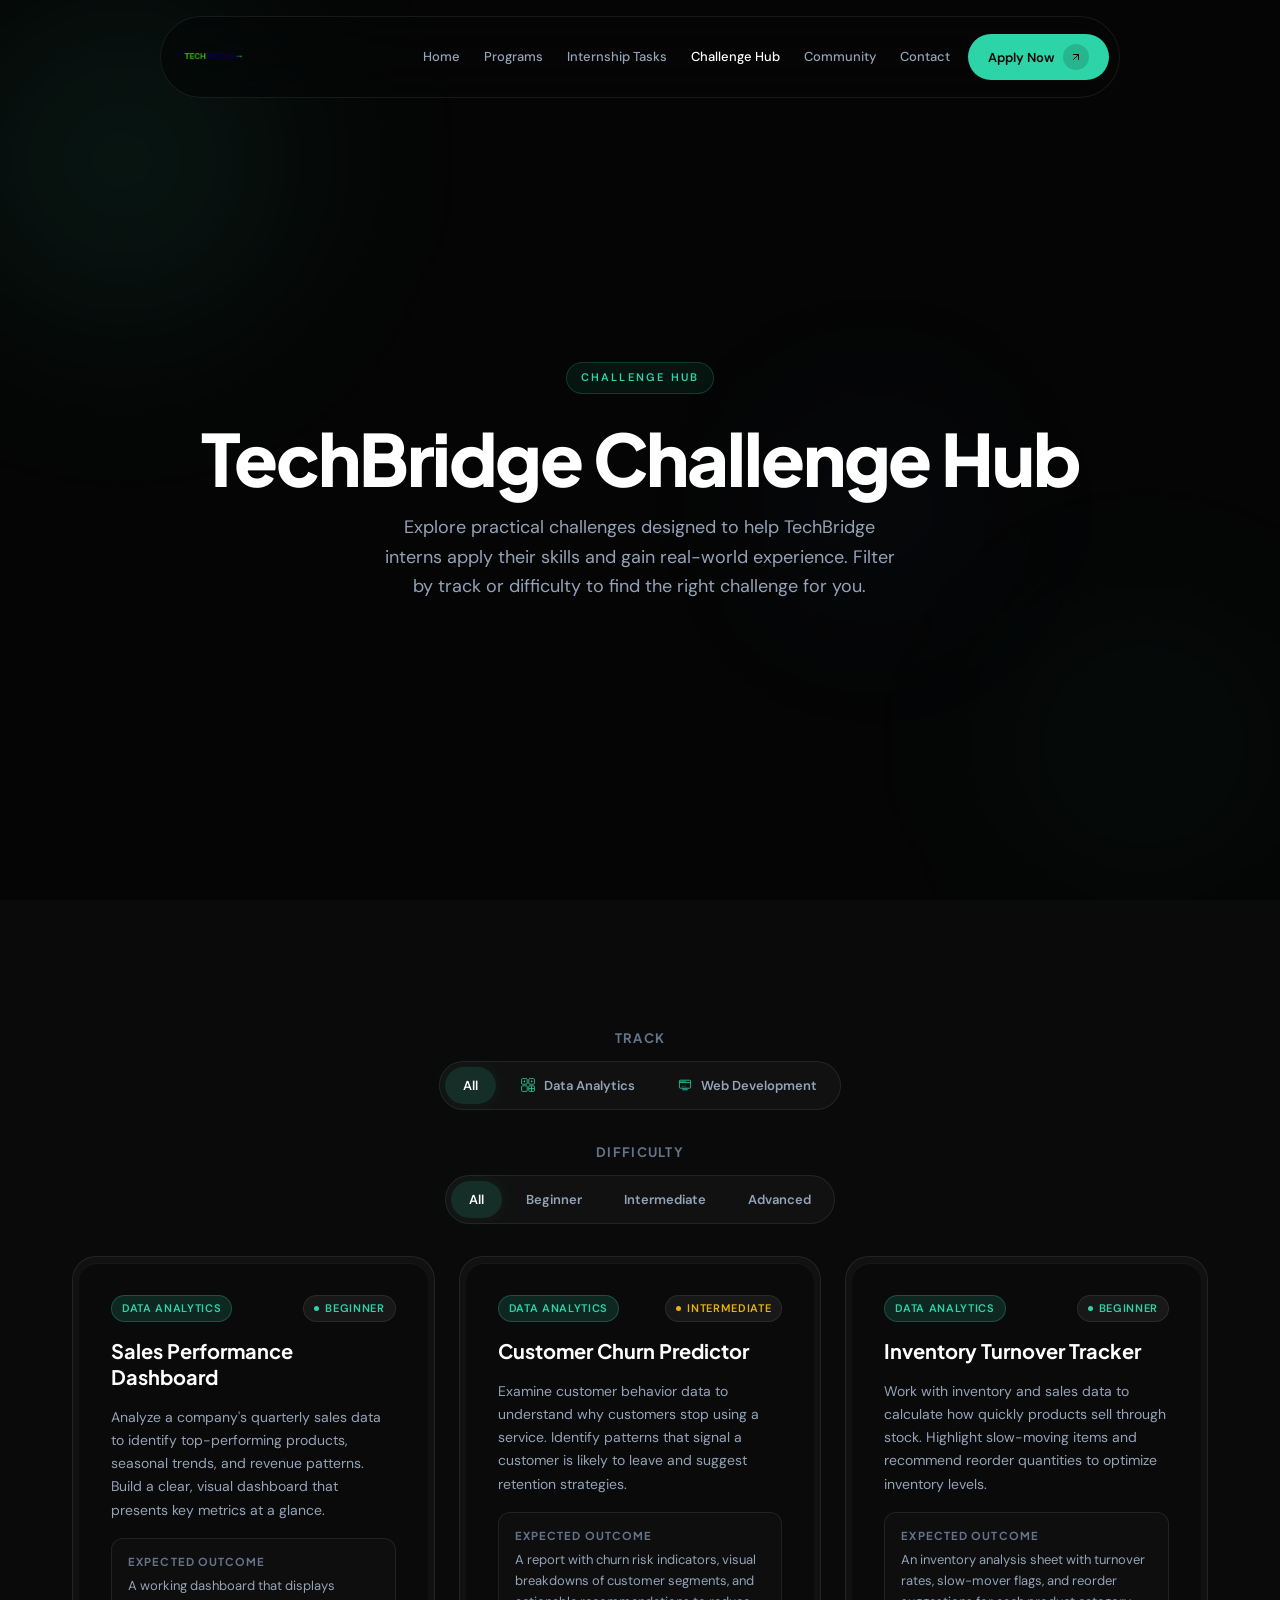
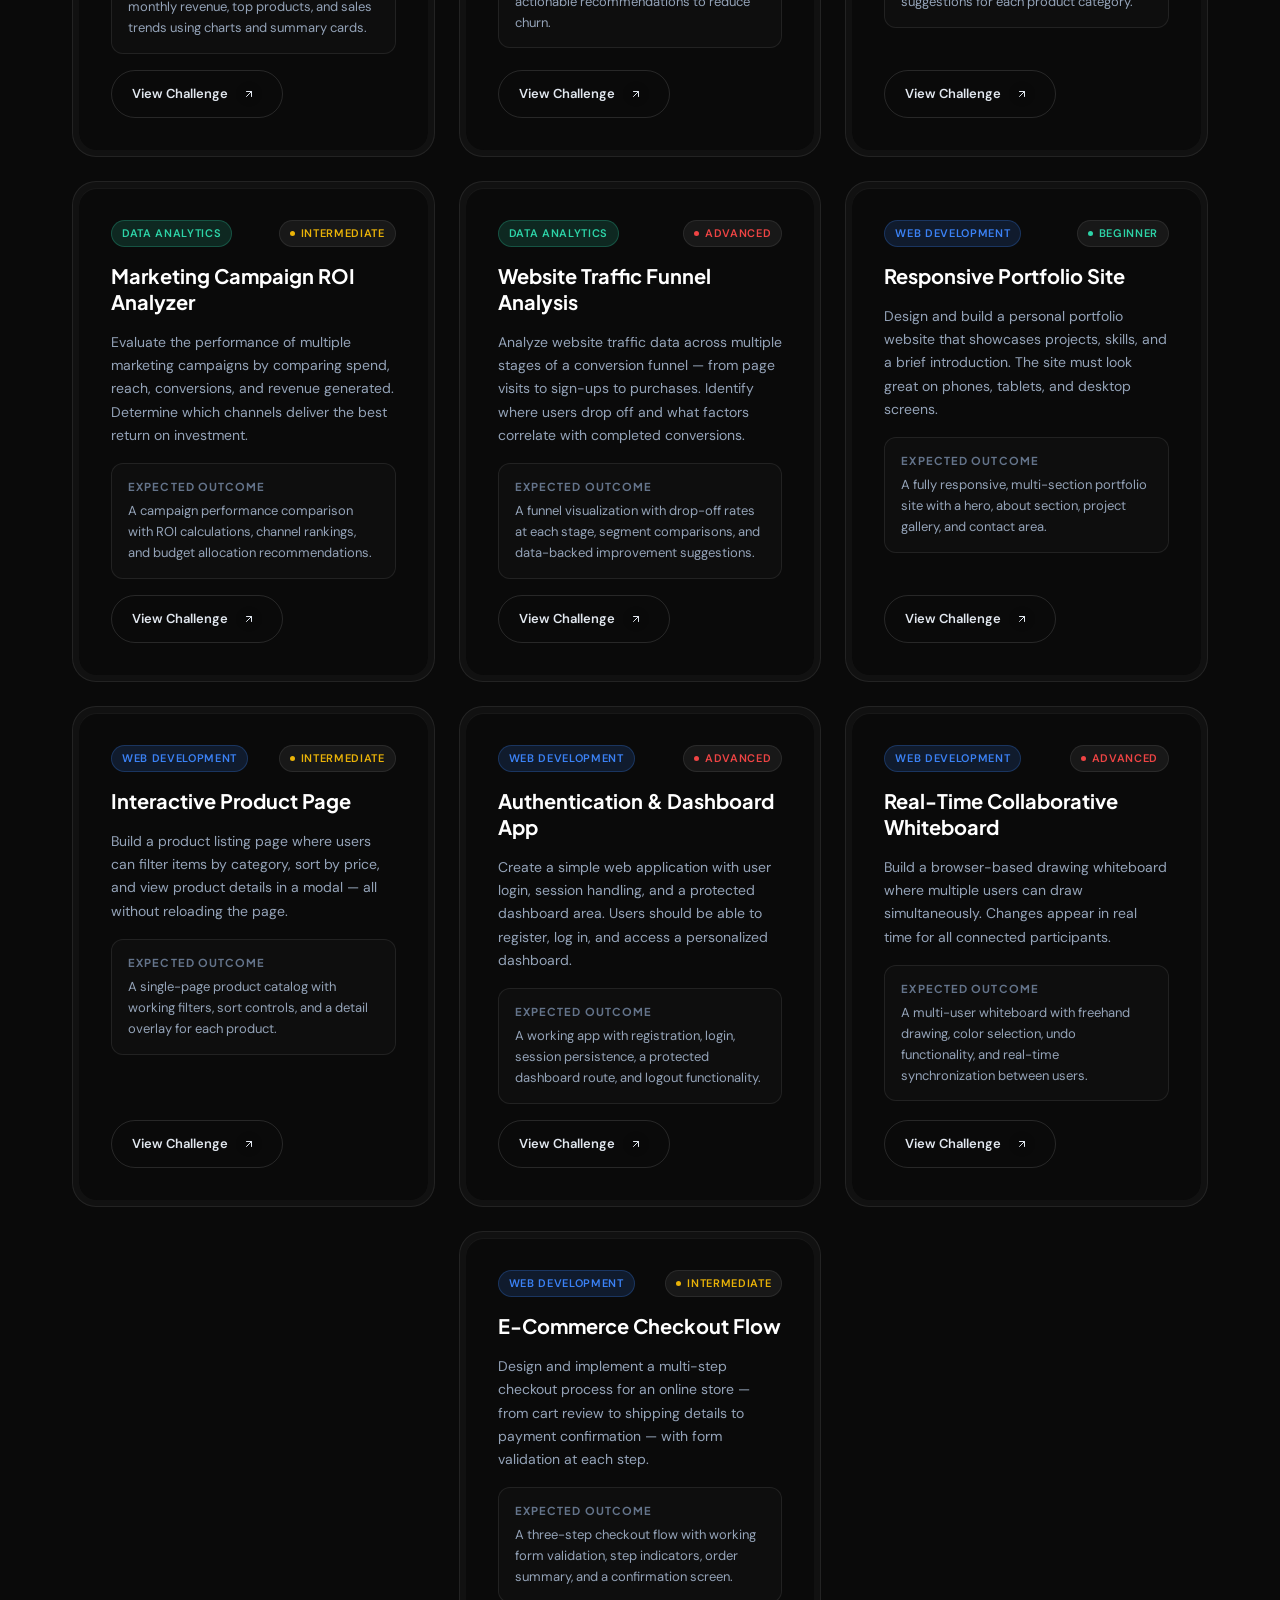
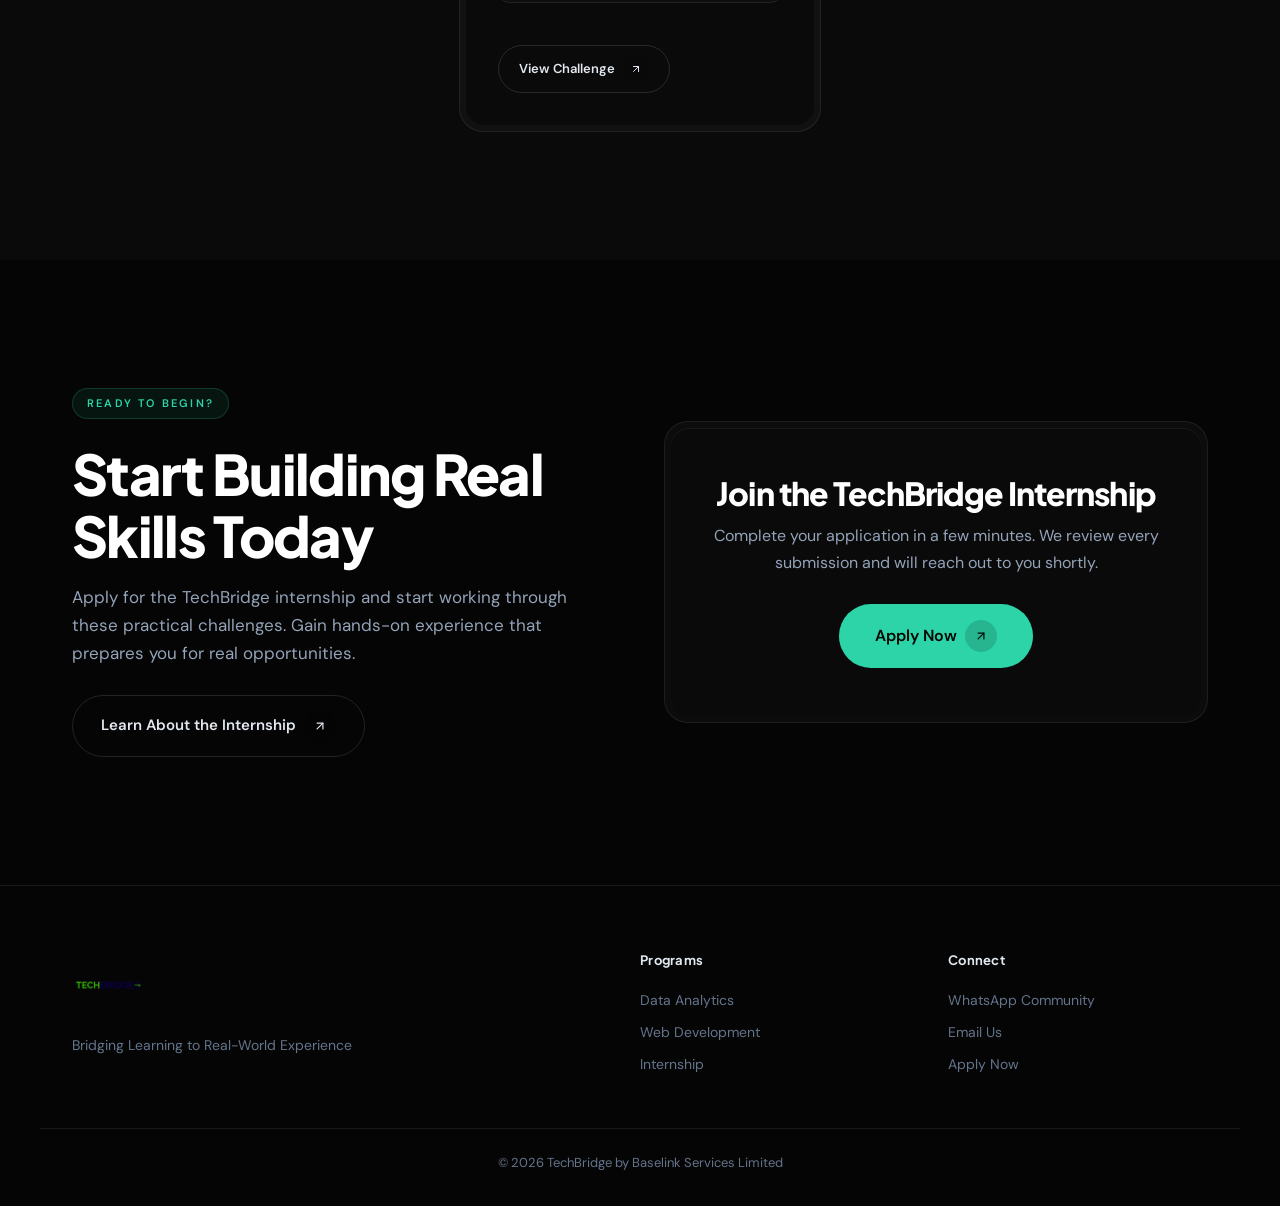
==== challenges.html @ 609a361b "Add Challenge Hub page and associated styles and scripts" ====
<!doctype html>
<html lang="en">
	<head>
		<meta charset="UTF-8" />
		<meta name="viewport" content="width=device-width, initial-scale=1.0" />
		<title>Challenge Hub - TechBridge</title>
		<meta
			name="description"
			content="Explore practical challenges designed to help TechBridge interns apply their skills in Data Analytics and Web Development."
		/>
		<link rel="icon" href="assets/techbridge-logo.png" />
		<link rel="preconnect" href="https://fonts.googleapis.com" />
		<link rel="preconnect" href="https://fonts.gstatic.com" crossorigin />
		<link
			href="https://fonts.googleapis.com/css2?family=DM+Sans:wght@400;500;600&family=Plus+Jakarta+Sans:wght@600;700;800&display=swap"
			rel="stylesheet"
		/>
		<link rel="stylesheet" href="index.css" />
		<link rel="stylesheet" href="challenges.css" />
	</head>
	<body>
		<!-- Navigation -->
		<nav class="nav" role="navigation" aria-label="Main navigation">
			<div class="nav_inner">
				<a href="index.html" class="nav_logo" aria-label="TechBridge Home">
					<img
						src="assets/techbridge-logo.png"
						alt="TechBridge logo"
						class="nav_logo-img"
					/>
				</a>
				<div class="nav_links">
					<a href="index.html" class="nav_link" role="menuitem">Home</a>
					<a href="programs.html" class="nav_link" role="menuitem">Programs</a>
					<a href="tasks.html" class="nav_link" role="menuitem">Internship Tasks</a>
					<a href="challenges.html" class="nav_link nav_link-active" role="menuitem">Challenge Hub</a>
					<a href="index.html#community" class="nav_link" role="menuitem">Community</a>
					<a href="#footer" class="nav_link" role="menuitem">Contact</a>
					<a
						href="https://forms.gle/8EbdSy5ttGfLZfjv5?utm_source=chatgpt.com"
						class="nav_cta btn btn-primary btn-sm"
						role="menuitem"
						target="_blank"
						rel="noopener noreferrer"
					>
						Apply Now
						<span class="btn_icon">
							<svg viewBox="0 0 24 24" fill="none" stroke="currentColor" stroke-width="2" stroke-linecap="round" stroke-linejoin="round"><path d="M7 17L17 7"/><path d="M7 7h10v10"/></svg>
						</span>
					</a>
				</div>
				<button
					class="nav_toggle"
					aria-label="Toggle navigation menu"
					aria-expanded="false"
					aria-controls="nav_links"
				>
					<span></span><span></span><span></span>
				</button>
			</div>
		</nav>

		<!-- Hero -->
		<section class="challenges-hero">
			<div class="hero-orbs">
				<div class="hero-orb hero-orb-1"></div>
				<div class="hero-orb hero-orb-2"></div>
				<div class="hero-orb hero-orb-3"></div>
			</div>
			<div class="challenges-hero_inner">
				<div data-reveal>
					<p class="section_eyebrow">Challenge Hub</p>
					<h1 class="section_title" style="font-size: clamp(2.5rem, 6vw, 4.5rem);">
						TechBridge Challenge Hub
					</h1>
					<p class="section_subtitle" style="margin-inline: auto;">
						Explore practical challenges designed to help TechBridge interns
						apply their skills and gain real-world experience. Filter by track
						or difficulty to find the right challenge for you.
					</p>
				</div>
			</div>
		</section>

		<!-- Filters + Grid -->
		<section class="section section-alt">
			<div class="container">
				<!-- Track Filter -->
				<div class="filter-bar" data-reveal>
					<p class="filter-label">Track</p>
					<div class="filter-buttons">
						<button class="filter-btn filter-track-btn active" data-track="all">All</button>
						<button class="filter-btn filter-track-btn" data-track="data-analytics">
							<img src="assets/icons/data-analytics.svg" alt="" aria-hidden="true" class="filter-btn_icon" />
							Data Analytics
						</button>
						<button class="filter-btn filter-track-btn" data-track="web-development">
							<img src="assets/icons/web-development.svg" alt="" aria-hidden="true" class="filter-btn_icon" />
							Web Development
						</button>
					</div>
				</div>

				<!-- Difficulty Filter -->
				<div class="filter-bar" data-reveal>
					<p class="filter-label">Difficulty</p>
					<div class="filter-buttons">
						<button class="filter-btn filter-diff-btn active" data-difficulty="all">All</button>
						<button class="filter-btn filter-diff-btn" data-difficulty="beginner">Beginner</button>
						<button class="filter-btn filter-diff-btn" data-difficulty="intermediate">Intermediate</button>
						<button class="filter-btn filter-diff-btn" data-difficulty="advanced">Advanced</button>
					</div>
				</div>

				<!-- Challenge Grid -->
				<div class="challenge-grid" id="challenge-grid"></div>

				<!-- No Results -->
				<div class="no-results" id="no-results" style="display: none;">
					<p class="no-results_text">No challenges match your filters.</p>
					<p class="no-results_sub">Try adjusting the track or difficulty selection.</p>
				</div>
			</div>
		</section>

		<!-- Apply CTA -->
		<section class="section section-dark" id="challenges-contact">
			<div class="container">
				<div class="challenges-cta" data-reveal>
					<div>
						<p class="section_eyebrow">Ready to Begin?</p>
						<h2 class="section_title">Start Building Real Skills Today</h2>
						<p class="challenges-cta_text">
							Apply for the TechBridge internship and start working through
							these practical challenges. Gain hands-on experience that
							prepares you for real opportunities.
						</p>
						<a href="index.html#internship" class="btn btn-outline">
							Learn About the Internship
							<span class="btn_icon">
								<svg viewBox="0 0 24 24" fill="none" stroke="currentColor" stroke-width="2" stroke-linecap="round" stroke-linejoin="round"><path d="M7 17L17 7"/><path d="M7 7h10v10"/></svg>
							</span>
						</a>
					</div>
					<div>
						<div class="doppel-card">
							<div class="doppel-card_inner" style="text-align: center; padding: 3rem 2rem;">
								<h3 class="section_title" style="font-size: clamp(1.5rem, 3vw, 2rem); margin-bottom: 0.75rem;">
									Join the TechBridge Internship
								</h3>
								<p style="color: var(--color-text-muted); margin-bottom: 1.75rem; line-height: 1.65;">
									Complete your application in a few minutes. We review every
									submission and will reach out to you shortly.
								</p>
								<a
									href="https://forms.gle/8EbdSy5ttGfLZfjv5?utm_source=chatgpt.com"
									class="btn btn-primary btn-lg"
									target="_blank"
									rel="noopener noreferrer"
								>
									Apply Now
									<span class="btn_icon">
										<svg viewBox="0 0 24 24" fill="none" stroke="currentColor" stroke-width="2" stroke-linecap="round" stroke-linejoin="round"><path d="M7 17L17 7"/><path d="M7 7h10v10"/></svg>
									</span>
								</a>
							</div>
						</div>
					</div>
				</div>
			</div>
		</section>

		<!-- Footer -->
		<footer class="footer" id="footer">
			<div class="container footer_inner">
				<div class="footer_brand">
					<img
						src="assets/techbridge-logo.png"
						alt="TechBridge logo"
						class="footer_logo"
					/>
					<p class="footer_tagline">
						Bridging Learning to Real-World Experience
					</p>
				</div>
				<div>
					<h4 class="footer_heading">Programs</h4>
					<a href="programs.html#data-analytics" class="footer_link">Data Analytics</a>
					<a href="programs.html#web-development" class="footer_link">Web Development</a>
					<a href="index.html#internship" class="footer_link">Internship</a>
				</div>
				<div>
					<h4 class="footer_heading">Connect</h4>
					<a
						href="https://chat.whatsapp.com/DFoiANlw4hu0BIyVHku70r"
						class="footer_link"
						target="_blank"
						rel="noopener noreferrer"
					>WhatsApp Community</a>
					<a href="mailto:techbridgebaslink@gmail.com" class="footer_link">Email Us</a>
					<a
						href="https://forms.gle/8EbdSy5ttGfLZfjv5?utm_source=chatgpt.com"
						class="footer_link"
						target="_blank"
						rel="noopener noreferrer"
					>Apply Now</a>
				</div>
			</div>
			<div class="footer_bottom container">
				<p class="footer_copy">
					&copy; 2026 TechBridge by Baselink Services Limited
				</p>
			</div>
		</footer>

		<!-- Modal -->
		<div class="modal-overlay" id="modal-backdrop">
			<div class="modal" role="dialog" aria-modal="true" aria-labelledby="modal-title">
				<button class="modal_close" id="modal-close" aria-label="Close modal">
					<svg viewBox="0 0 24 24" fill="none" stroke="currentColor" stroke-width="2" stroke-linecap="round" stroke-linejoin="round" width="20" height="20">
						<line x1="18" y1="6" x2="6" y2="18"/>
						<line x1="6" y1="6" x2="18" y2="18"/>
					</svg>
				</button>
				<div class="modal_inner">
					<div class="modal_header">
						<div class="modal_badges">
							<span class="challenge-badge challenge-badge_track" id="modal-track"></span>
							<span class="challenge-badge challenge-badge_diff" id="modal-diff"></span>
						</div>
						<h2 class="modal_title" id="modal-title"></h2>
					</div>
					<div class="modal_body">
						<div class="modal_section">
							<h3 class="modal_section-title">Objective</h3>
							<p class="modal_section-text" id="modal-objective"></p>
						</div>
						<div class="modal_section">
							<h3 class="modal_section-title">Skills Required</h3>
							<ul class="modal_list" id="modal-skills"></ul>
						</div>
						<div class="modal_section">
							<h3 class="modal_section-title">Tools</h3>
							<ul class="modal_list" id="modal-tools"></ul>
						</div>
						<div class="modal_section">
							<h3 class="modal_section-title">Estimated Time</h3>
							<p class="modal_section-text modal_time" id="modal-time"></p>
						</div>
						<div class="modal_section">
							<h3 class="modal_section-title">Expected Result</h3>
							<p class="modal_section-text" id="modal-result"></p>
						</div>
					</div>
				</div>
			</div>
		</div>

		<script>
			// Mobile navigation toggle
			const toggle = document.querySelector(".nav_toggle");
			const navLinks = document.querySelector(".nav_links");

			toggle.addEventListener("click", () => {
				const expanded = toggle.getAttribute("aria-expanded") === "true";
				toggle.setAttribute("aria-expanded", !expanded);
				navLinks.classList.toggle("nav_links-open");
			});

			document.querySelectorAll(".nav_link, .nav_cta").forEach((link) => {
				link.addEventListener("click", () => {
					toggle.setAttribute("aria-expanded", "false");
					navLinks.classList.remove("nav_links-open");
				});
			});

			// Scroll reveal
			const prefersReducedMotion = window.matchMedia(
				"(prefers-reduced-motion: reduce)",
			).matches;
			if (!prefersReducedMotion) {
				const observer = new IntersectionObserver(
					(entries) => {
						entries.forEach((entry) => {
							if (entry.isIntersecting) {
								entry.target.classList.add("revealed");
								observer.unobserve(entry.target);
							}
						});
					},
					{ threshold: 0.15, rootMargin: "0px 0px -40px 0px" },
				);
				document
					.querySelectorAll("[data-reveal]")
					.forEach((el) => observer.observe(el));
			} else {
				document
					.querySelectorAll("[data-reveal]")
					.forEach((el) => el.classList.add("revealed"));
			}
		</script>
		<script src="challenges.js"></script>
	</body>
</html>
---- index.css ----
/* ========================================
   TechBridge - Global Design System
   Ethereal Glass + Asymmetrical Bento
   ======================================== */

/* --- Design Tokens --- */
:root {
	--color-dark: #050505;
	--color-dark-elevated: #0a0a0a;
	--color-dark-card: rgba(255, 255, 255, 0.03);
	--color-green: #2dd4a8;
	--color-green-hover: #25b892;
	--color-green-glow: rgba(45, 212, 168, 0.15);
	--color-light: #f8fafc;
	--color-white: #ffffff;
	--color-text: #e2e8f0;
	--color-text-muted: #94a3b8;
	--color-text-dim: #64748b;
	--color-surface: rgba(255, 255, 255, 0.03);
	--color-surface-hover: rgba(255, 255, 255, 0.06);
	--color-hairline: rgba(255, 255, 255, 0.08);
	--color-hairline-strong: rgba(255, 255, 255, 0.12);
	--color-whatsapp: #25d366;
	--color-whatsapp-hover: #1da851;
	--font-display: "Plus Jakarta Sans", system-ui, sans-serif;
	--font-body: "DM Sans", system-ui, sans-serif;
	--section-py: clamp(5rem, 10vw, 9rem);
	--container-px: clamp(1.25rem, 4vw, 2rem);
	--container-max: 1200px;
	--ease: cubic-bezier(0.32, 0.72, 0, 1);
	--ease-out: cubic-bezier(0.16, 1, 0.3, 1);
	--duration: 0.7s;
	--duration-fast: 0.3s;
	--radius: 12px;
	--radius-lg: 24px;
	--radius-pill: 9999px;
}

/* --- Reset --- */
*,
*::before,
*::after {
	box-sizing: border-box;
	margin: 0;
	padding: 0;
}
html {
	scroll-behavior: smooth;
	-webkit-text-size-adjust: 100%;
}
body {
	font-family: var(--font-body);
	font-size: 1rem;
	line-height: 1.6;
	color: var(--color-text);
	background: var(--color-dark);
	-webkit-font-smoothing: antialiased;
	-moz-osx-font-smoothing: grayscale;
	overflow-x: hidden;
}
img {
	display: block;
	max-width: 100%;
	height: auto;
}
a {
	color: inherit;
	text-decoration: none;
}
ul {
	list-style: none;
}
button {
	font-family: inherit;
}

/* --- Container --- */
.container {
	width: 100%;
	max-width: var(--container-max);
	margin: 0 auto;
	padding-inline: var(--container-px);
}

/* --- Typography --- */
.section_eyebrow {
	display: inline-flex;
	align-items: center;
	gap: 0.5rem;
	font-family: var(--font-body);
	font-weight: 600;
	font-size: 0.6875rem;
	letter-spacing: 0.2em;
	text-transform: uppercase;
	color: var(--color-green);
	background: rgba(45, 212, 168, 0.08);
	border: 1px solid rgba(45, 212, 168, 0.2);
	padding: 0.375rem 0.875rem;
	border-radius: var(--radius-pill);
	margin-bottom: 1.5rem;
}
.section_title {
	font-family: var(--font-display);
	font-weight: 800;
	font-size: clamp(2rem, 5vw, 3.5rem);
	line-height: 1.1;
	letter-spacing: -0.03em;
	color: var(--color-white);
	margin-bottom: 1rem;
}
.section_title-light {
	color: var(--color-white);
}
.section_subtitle {
	font-size: 1.125rem;
	line-height: 1.65;
	color: var(--color-text-muted);
	max-width: 520px;
}

/* --- Buttons --- */
.btn {
	display: inline-flex;
	align-items: center;
	justify-content: center;
	gap: 0.5rem;
	font-family: var(--font-body);
	font-weight: 600;
	font-size: 0.9375rem;
	line-height: 1;
	border: none;
	border-radius: var(--radius-pill);
	cursor: pointer;
	transition:
		background var(--duration-fast) var(--ease),
		transform 0.15s var(--ease),
		box-shadow var(--duration) var(--ease),
		border-color var(--duration-fast) var(--ease);
	white-space: nowrap;
	position: relative;
	overflow: hidden;
}
.btn:active {
	transform: scale(0.98);
}
.btn_icon {
	display: inline-flex;
	align-items: center;
	justify-content: center;
	width: 32px;
	height: 32px;
	border-radius: 50%;
	background: rgba(0, 0, 0, 0.1);
	transition: transform var(--duration) var(--ease);
	flex-shrink: 0;
}
.btn_icon svg {
	width: 14px;
	height: 14px;
}
.btn:hover .btn_icon {
	transform: translate(2px, -2px);
}
.btn-primary {
	background: var(--color-green);
	color: var(--color-dark);
	padding: 0.875rem 1.75rem;
}
.btn-primary:hover {
	background: var(--color-green-hover);
	box-shadow: 0 8px 32px var(--color-green-glow);
}
.btn-primary .btn_icon {
	background: rgba(0, 0, 0, 0.15);
}
.btn-outline {
	background: transparent;
	color: var(--color-text);
	border: 1px solid var(--color-hairline-strong);
	padding: 0.875rem 1.75rem;
}
.btn-outline:hover {
	border-color: rgba(255, 255, 255, 0.25);
	background: rgba(255, 255, 255, 0.04);
}
.btn-sm {
	padding: 0.625rem 1.25rem;
	font-size: 0.8125rem;
}
.btn-sm .btn_icon {
	width: 26px;
	height: 26px;
}
.btn-sm .btn_icon svg {
	width: 12px;
	height: 12px;
}
.btn-lg {
	padding: 1rem 2.25rem;
	font-size: 1rem;
}
.btn-whatsapp {
	background: var(--color-whatsapp);
	color: var(--color-white);
	padding: 0.875rem 1.75rem;
	font-size: 1rem;
}
.btn-whatsapp:hover {
	background: var(--color-whatsapp-hover);
	box-shadow: 0 8px 32px rgba(37, 211, 102, 0.25);
}

/* --- Navigation (Floating Glass Pill) --- */
.nav {
	position: fixed;
	top: 0;
	left: 0;
	right: 0;
	z-index: 100;
	padding: 1rem var(--container-px);
	display: flex;
	justify-content: center;
}
.nav_inner {
	display: flex;
	align-items: center;
	justify-content: space-between;
	gap: 2rem;
	background: rgba(5, 5, 5, 0.6);
	backdrop-filter: blur(24px) saturate(150%);
	-webkit-backdrop-filter: blur(24px) saturate(150%);
	border: 1px solid var(--color-hairline);
	border-radius: var(--radius-pill);
	padding: 0.5rem 0.625rem 0.5rem 1.25rem;
	width: 100%;
	max-width: 960px;
}
.nav_logo {
	flex-shrink: 0;
	display: flex;
	align-items: center;
}
.nav_logo-img {
	height: 64px;
	width: auto;
}
.nav_links {
	display: flex;
	align-items: center;
	gap: 0.25rem;
}
.nav_link {
	font-size: 0.8125rem;
	font-weight: 500;
	color: var(--color-text-muted);
	padding: 0.5rem 0.625rem;
	border-radius: var(--radius-pill);
	transition:
		color var(--duration-fast) var(--ease),
		background var(--duration-fast) var(--ease);
}
.nav_link:hover {
	color: var(--color-white);
	background: rgba(255, 255, 255, 0.06);
}
.nav_cta {
	margin-left: 0.25rem;
}
.nav_toggle {
	display: none;
	flex-direction: column;
	gap: 5px;
	background: none;
	border: none;
	cursor: pointer;
	padding: 8px;
	z-index: 120;
	position: relative;
}
.nav_toggle span {
	display: block;
	width: 20px;
	height: 1.5px;
	background: var(--color-text);
	border-radius: 2px;
	transition:
		transform var(--duration-fast) var(--ease),
		opacity var(--duration-fast) var(--ease);
	transform-origin: center;
}
.nav_toggle[aria-expanded="true"] span:nth-child(1) {
	transform: translateY(6.5px) rotate(45deg);
}
.nav_toggle[aria-expanded="true"] span:nth-child(2) {
	opacity: 0;
}
.nav_toggle[aria-expanded="true"] span:nth-child(3) {
	transform: translateY(-6.5px) rotate(-45deg);
}
.nav_close {
	display: none;
	position: absolute;
	top: 1.5rem;
	right: 1.5rem;
	width: 44px;
	height: 44px;
	background: rgba(255, 255, 255, 0.08);
	border: 1px solid var(--color-hairline);
	border-radius: 50%;
	cursor: pointer;
	align-items: center;
	justify-content: center;
	transition: background var(--duration-fast) var(--ease);
	z-index: 130;
}
.nav_close:hover {
	background: rgba(255, 255, 255, 0.15);
}
.nav_close span {
	position: absolute;
	width: 18px;
	height: 1.5px;
	background: var(--color-text);
	border-radius: 2px;
}
.nav_close span:nth-child(1) {
	transform: rotate(45deg);
}
.nav_close span:nth-child(2) {
	transform: rotate(-45deg);
}
.nav_link-active {
	color: var(--color-white);
}

/* --- Sections --- */
.section {
	padding: var(--section-py) 0;
}
.section-light {
	background: var(--color-dark);
}
.section-alt {
	background: var(--color-dark-elevated);
}
.section-dark {
	background: var(--color-dark);
}

/* --- Double-Bezel Card System --- */
.doppel-card {
	background: var(--color-surface);
	border: 1px solid var(--color-hairline);
	border-radius: var(--radius-lg);
	padding: 6px;
	transition:
		box-shadow var(--duration) var(--ease),
		transform var(--duration) var(--ease),
		border-color var(--duration-fast) var(--ease);
}
.doppel-card:hover {
	border-color: var(--color-hairline-strong);
	box-shadow: 0 16px 64px rgba(0, 0, 0, 0.3);
	transform: translateY(-4px);
}
.doppel-card_inner {
	background: var(--color-dark-elevated);
	border-radius: calc(var(--radius-lg) - 6px);
	padding: 2rem;
	box-shadow: inset 0 1px 0 rgba(255, 255, 255, 0.06);
	height: 100%;
}

/* --- About --- */
.about {
	max-width: 720px;
	margin: 0 auto;
	text-align: center;
}
.about_text {
	font-size: 1.125rem;
	line-height: 1.7;
	color: var(--color-text-muted);
}

/* --- Programs (Home) --- */
.programs {
	display: grid;
	grid-template-columns: 1fr 1fr;
	gap: 1.5rem;
	margin-top: 3rem;
}
.program-card {
	display: block;
	text-decoration: none;
}
.program-card .doppel-card_inner {
	display: flex;
	flex-direction: column;
	gap: 1rem;
}
.program-card_icon {
	width: 56px;
	height: 56px;
	display: flex;
	align-items: center;
	justify-content: center;
	background: rgba(45, 212, 168, 0.08);
	border: 1px solid rgba(45, 252, 168, 0.15);
	border-radius: var(--radius);
	color: var(--color-green);
}
.program-card_title {
	font-family: var(--font-display);
	font-weight: 700;
	font-size: 1.375rem;
	color: var(--color-white);
}
.program-card_desc {
	font-size: 0.9375rem;
	line-height: 1.65;
	color: var(--color-text-muted);
}

/* --- Apply (Home) --- */
.apply {
	display: grid;
	grid-template-columns: 1fr 1fr;
	gap: 3rem;
	align-items: center;
}
.apply_intro {
	font-size: 1.0625rem;
	line-height: 1.65;
	color: var(--color-text-muted);
	margin-bottom: 1.75rem;
}
.apply_list {
	display: flex;
	flex-direction: column;
	gap: 0.875rem;
}
.apply_item {
	display: flex;
	align-items: flex-start;
	gap: 0.75rem;
	font-size: 1rem;
	color: var(--color-text);
}
.apply_check {
	flex-shrink: 0;
	width: 20px;
	height: 20px;
	margin-top: 2px;
	opacity: 0.6;
}

/* --- Community --- */
.community {
	text-align: center;
	max-width: 600px;
	margin: 0 auto;
}
.community_text {
	font-size: 1.0625rem;
	line-height: 1.65;
	color: var(--color-text-muted);
	margin-bottom: 2rem;
}

/* --- Contact --- */
.contact {
	text-align: center;
}
.contact_text {
	font-size: 1.0625rem;
	color: var(--color-text-muted);
	margin-bottom: 1rem;
}
.contact_email {
	display: inline-block;
	font-family: var(--font-display);
	font-weight: 700;
	font-size: clamp(1rem, 2.5vw, 1.375rem);
	color: var(--color-green);
	transition:
		opacity var(--duration-fast) var(--ease),
		text-shadow var(--duration) var(--ease);
}
.contact_email:hover {
	opacity: 0.9;
	text-shadow: 0 0 24px var(--color-green-glow);
}

/* --- Footer --- */
.footer {
	background: var(--color-dark);
	padding: 4rem 0 2rem;
	border-top: 1px solid var(--color-hairline);
}
.footer_inner {
	display: grid;
	grid-template-columns: 2fr 1fr 1fr;
	gap: 3rem;
	padding-bottom: 3rem;
	border-bottom: 1px solid var(--color-hairline);
}
.footer_logo {
	height: 72px;
	width: auto;
	margin-bottom: 0.75rem;
}
.footer_tagline {
	font-size: 0.875rem;
	color: var(--color-text-dim);
	max-width: 280px;
}
.footer_heading {
	font-family: var(--font-display);
	font-weight: 700;
	font-size: 0.8125rem;
	color: var(--color-text);
	margin-bottom: 0.875rem;
	letter-spacing: 0.02em;
}
.footer_link {
	display: block;
	font-size: 0.875rem;
	color: var(--color-text-dim);
	padding: 0.3rem 0;
	transition: color var(--duration-fast) var(--ease);
}
.footer_link:hover {
	color: var(--color-green);
}
.footer_bottom {
	padding-top: 1.5rem;
	text-align: center;
	font-size: 0.8125rem;
	color: var(--color-text-dim);
}

/* --- Scroll Reveal --- */
[data-reveal] {
	opacity: 0;
	transform: translateY(32px);
	filter: blur(8px);
	transition:
		opacity 0.8s var(--ease-out),
		transform 0.8s var(--ease-out),
		filter 0.8s var(--ease-out);
}
[data-reveal].revealed {
	opacity: 1;
	transform: translateY(0);
	filter: blur(0);
}
[data-reveal="stagger"] > * {
	opacity: 0;
	transform: translateY(24px);
	transition:
		opacity 0.6s var(--ease-out),
		transform 0.6s var(--ease-out);
}
[data-reveal="stagger"].revealed > * {
	opacity: 1;
	transform: translateY(0);
}
[data-reveal="stagger"].revealed > *:nth-child(1) {
	transition-delay: 0ms;
}
[data-reveal="stagger"].revealed > *:nth-child(2) {
	transition-delay: 80ms;
}
[data-reveal="stagger"].revealed > *:nth-child(3) {
	transition-delay: 160ms;
}
[data-reveal="stagger"].revealed > *:nth-child(4) {
	transition-delay: 240ms;
}
[data-reveal="stagger"].revealed > *:nth-child(5) {
	transition-delay: 320ms;
}
[data-reveal="stagger"].revealed > *:nth-child(6) {
	transition-delay: 400ms;
}
[data-reveal="stagger"].revealed > *:nth-child(7) {
	transition-delay: 480ms;
}
[data-reveal="stagger"].revealed > *:nth-child(8) {
	transition-delay: 560ms;
}

/* --- Background Orbs (Hero decoration) --- */
.hero-orbs {
	position: absolute;
	inset: 0;
	pointer-events: none;
	overflow: hidden;
}
.hero-orb {
	position: absolute;
	border-radius: 50%;
	filter: blur(80px);
}
.hero-orb-1 {
	width: 500px;
	height: 500px;
	top: -10%;
	left: -10%;
	background: radial-gradient(
		circle,
		rgba(45, 212, 168, 0.12),
		transparent 70%
	);
}
.hero-orb-2 {
	width: 400px;
	height: 400px;
	bottom: -5%;
	right: -5%;
	background: radial-gradient(
		circle,
		rgba(45, 212, 168, 0.06),
		transparent 70%
	);
}
.hero-orb-3 {
	width: 300px;
	height: 300px;
	top: 40%;
	right: 20%;
	background: radial-gradient(
		circle,
		rgba(59, 130, 246, 0.06),
		transparent 70%
	);
}

/* ========================================
   Responsive
   ======================================== */

@media (max-width: 1024px) {
	.programs {
		grid-template-columns: 1fr;
	}
	.apply {
		grid-template-columns: 1fr;
		text-align: center;
	}
	.apply_list {
		align-items: center;
	}
	.footer_inner {
		grid-template-columns: 1fr 1fr;
		gap: 2rem;
	}
	.footer_brand {
		grid-column: 1 / -1;
	}
	.footer_tagline {
		max-width: none;
	}
}

@media (max-width: 768px) {
	.nav_toggle {
		display: flex;
	}
	.nav_close {
		display: flex;
	}
	.nav_links {
		position: fixed;
		inset: 0;
		height: 100dvh;
		height: 100vh;
		background: rgba(5, 5, 5, 0.95);
		backdrop-filter: blur(32px);
		-webkit-backdrop-filter: blur(32px);
		flex-direction: column;
		align-items: center;
		justify-content: center;
		gap: 1rem;
		opacity: 0;
		pointer-events: none;
		transition: opacity var(--duration-fast) var(--ease);
		z-index: 110;
	}
	.nav_links-open {
		opacity: 1;
		pointer-events: auto;
	}
	.nav_links-open .nav_link {
		animation: navReveal 0.5s var(--ease-out) both;
	}
	.nav_links-open .nav_link:nth-child(1) {
		animation-delay: 0.05s;
	}
	.nav_links-open .nav_link:nth-child(2) {
		animation-delay: 0.1s;
	}
	.nav_links-open .nav_link:nth-child(3) {
		animation-delay: 0.15s;
	}
	.nav_links-open .nav_link:nth-child(4) {
		animation-delay: 0.2s;
	}
	.nav_links-open .nav_link:nth-child(5) {
		animation-delay: 0.25s;
	}
	.nav_links-open .nav_link:nth-child(6) {
		animation-delay: 0.3s;
	}
	.nav_links-open .nav_link:nth-child(7) {
		animation-delay: 0.35s;
	}
	.nav_links-open .nav_cta {
		animation: navReveal 0.5s var(--ease-out) 0.4s both;
	}
	@keyframes navReveal {
		from {
			opacity: 0;
			transform: translateY(16px);
		}
		to {
			opacity: 1;
			transform: translateY(0);
		}
	}
	.nav_link {
		font-size: 1.5rem;
		font-weight: 600;
		color: var(--color-text);
	}
	.nav_cta {
		margin-left: 0;
		margin-top: 1rem;
	}
	.programs {
		grid-template-columns: 1fr;
	}
	.footer_inner {
		grid-template-columns: 1fr;
		gap: 2rem;
		text-align: center;
	}
	.footer_tagline {
		max-width: none;
	}
}

@media (max-width: 480px) {
	.btn-lg {
		padding: 0.875rem 1.75rem;
		font-size: 0.9375rem;
	}
}

@media (prefers-reduced-motion: reduce) {
	html {
		scroll-behavior: auto;
	}
	*,
	*::before,
	*::after {
		transition-duration: 0.01ms !important;
		animation-duration: 0.01ms !important;
	}
	[data-reveal] {
		opacity: 1;
		transform: none;
		filter: none;
	}
	[data-reveal="stagger"] > * {
		opacity: 1;
		transform: none;
	}
}
---- challenges.css ----
/* ========================================
   TechBridge Challenge Hub — Styles
   ======================================== */

/* Hero */
.challenges-hero {
	background: var(--color-dark);
	position: relative;
	overflow: hidden;
	padding-top: 64px;
}
.challenges-hero_inner {
	max-width: var(--container-max);
	margin: 0 auto;
	padding: clamp(4rem, 10vw, 8rem) var(--container-px);
	text-align: center;
	min-height: calc(100dvh - 64px);
	display: flex;
	flex-direction: column;
	justify-content: center;
	align-items: center;
	position: relative;
}

/* ========================================
   Filter Bar
   ======================================== */
.filter-bar {
	text-align: center;
	margin-bottom: 2rem;
}
.filter-label {
	font-family: var(--font-display);
	font-weight: 700;
	font-size: 0.8125rem;
	text-transform: uppercase;
	letter-spacing: 0.1em;
	color: var(--color-text-dim);
	margin-bottom: 0.75rem;
}
.filter-buttons {
	display: inline-flex;
	flex-wrap: wrap;
	gap: 0.375rem;
	justify-content: center;
	background: var(--color-surface);
	border: 1px solid var(--color-hairline);
	border-radius: var(--radius-pill);
	padding: 0.3125rem;
}
.filter-btn {
	display: inline-flex;
	align-items: center;
	gap: 0.5rem;
	padding: 0.625rem 1.125rem;
	border: none;
	border-radius: var(--radius-pill);
	background: transparent;
	color: var(--color-text-muted);
	font-family: var(--font-body);
	font-weight: 600;
	font-size: 0.8125rem;
	cursor: pointer;
	transition:
		color var(--duration-fast) var(--ease),
		background var(--duration-fast) var(--ease),
		box-shadow var(--duration-fast) var(--ease);
	white-space: nowrap;
}
.filter-btn:hover {
	color: var(--color-text);
	background: rgba(255, 255, 255, 0.04);
}
.filter-btn.active {
	color: var(--color-white);
	background: rgba(45, 212, 168, 0.15);
	box-shadow: 0 0 20px rgba(45, 212, 168, 0.08);
}
.filter-btn_icon {
	width: 16px;
	height: 16px;
	flex-shrink: 0;
}

/* ========================================
   Challenge Grid
   ======================================== */
.challenge-grid {
	display: grid;
	grid-template-columns: repeat(3, 1fr);
	grid-auto-rows: 1fr;
	gap: 1.5rem;
	margin-top: 1rem;
}
.challenge-grid > .challenge-card:last-child:nth-child(3n + 1) {
	grid-column: 2;
}
.challenge-grid_center {
	grid-column: 1 / -1;
	display: flex;
	justify-content: center;
	gap: 1.5rem;
}
.challenge-grid_center .challenge-card {
	width: calc((100% - 3rem) / 3);
	flex: none;
}

/* ========================================
   Challenge Card
   ======================================== */
.challenge-card {
	animation: cardFadeIn 0.4s var(--ease-out) both;
	height: 100%;
}
@keyframes cardFadeIn {
	from {
		opacity: 0;
		transform: translateY(16px);
	}
	to {
		opacity: 1;
		transform: translateY(0);
	}
}
.challenge-card .doppel-card {
	height: 100%;
}
.challenge-card_inner {
	display: flex;
	flex-direction: column;
	gap: 1rem;
}
.challenge-card_header {
	display: flex;
	align-items: center;
	justify-content: space-between;
	gap: 0.5rem;
	flex-wrap: wrap;
}

/* Badges */
.challenge-badge {
	display: inline-flex;
	align-items: center;
	gap: 0.375rem;
	padding: 0.25rem 0.625rem;
	border-radius: var(--radius-pill);
	font-size: 0.6875rem;
	font-weight: 600;
	text-transform: uppercase;
	letter-spacing: 0.06em;
	color: var(--color-white);
	flex-shrink: 0;
}
.challenge-badge_track.track-analytics {
	background: rgba(45, 212, 168, 0.15);
	color: var(--color-green);
	border: 1px solid rgba(45, 212, 168, 0.25);
}
.challenge-badge_track.track-dev {
	background: rgba(59, 130, 246, 0.15);
	color: #3b82f6;
	border: 1px solid rgba(59, 130, 246, 0.25);
}
.challenge-badge_diff {
	background: rgba(255, 255, 255, 0.06);
	border: 1px solid var(--color-hairline);
}
.challenge-badge_diff.diff-beginner {
	color: #2dd4a8;
}
.challenge-badge_diff.diff-intermediate {
	color: #eab308;
}
.challenge-badge_diff.diff-advanced {
	color: #ef4444;
}
.challenge-badge_dot {
	width: 5px;
	height: 5px;
	border-radius: 50%;
	background: currentColor;
}

/* Card content */
.challenge-card_title {
	font-family: var(--font-display);
	font-weight: 700;
	font-size: 1.25rem;
	color: var(--color-white);
	line-height: 1.3;
}
.challenge-card_desc {
	font-size: 0.875rem;
	line-height: 1.65;
	color: var(--color-text-muted);
}
.challenge-card_outcome {
	background: rgba(255, 255, 255, 0.02);
	border: 1px solid var(--color-hairline);
	border-radius: var(--radius);
	padding: 0.875rem 1rem;
}
.challenge-card_outcome-label {
	font-family: var(--font-display);
	font-weight: 700;
	font-size: 0.6875rem;
	text-transform: uppercase;
	letter-spacing: 0.1em;
	color: var(--color-text-dim);
	display: block;
	margin-bottom: 0.375rem;
}
.challenge-card_outcome-text {
	font-size: 0.8125rem;
	line-height: 1.6;
	color: var(--color-text-muted);
}
.challenge-card_btn {
	margin-top: auto;
	align-self: flex-start;
}

/* ========================================
   No Results
   ======================================== */
.no-results {
	text-align: center;
	padding: 4rem 1rem;
}
.no-results_text {
	font-family: var(--font-display);
	font-weight: 700;
	font-size: 1.25rem;
	color: var(--color-white);
	margin-bottom: 0.5rem;
}
.no-results_sub {
	font-size: 0.9375rem;
	color: var(--color-text-muted);
}

/* ========================================
   Modal
   ======================================== */
.modal-overlay {
	position: fixed;
	inset: 0;
	z-index: 200;
	background: rgba(5, 5, 5, 0.85);
	backdrop-filter: blur(12px);
	-webkit-backdrop-filter: blur(12px);
	display: flex;
	align-items: center;
	justify-content: center;
	padding: var(--container-px);
	opacity: 0;
	pointer-events: none;
	transition: opacity var(--duration-fast) var(--ease);
}
.modal-overlay.open {
	opacity: 1;
	pointer-events: auto;
}
.modal {
	width: 100%;
	max-width: 640px;
	max-height: 85vh;
	overflow: hidden;
	transform: translateY(24px) scale(0.97);
	transition: transform var(--duration-fast) var(--ease-out);
}
.modal-overlay.open .modal {
	transform: translateY(0) scale(1);
}
.modal_inner {
	background: var(--color-dark-elevated);
	border: 1px solid var(--color-hairline);
	border-radius: var(--radius-lg);
	overflow-y: auto;
	max-height: 85vh;
	box-shadow: 0 24px 80px rgba(0, 0, 0, 0.5);
	scrollbar-width: thin;
	scrollbar-color: rgba(255, 255, 255, 0.12) transparent;
}
.modal_inner::-webkit-scrollbar {
	width: 6px;
}
.modal_inner::-webkit-scrollbar-track {
	background: transparent;
}
.modal_inner::-webkit-scrollbar-thumb {
	background: rgba(255, 255, 255, 0.12);
	border-radius: 3px;
}
.modal_inner::-webkit-scrollbar-thumb:hover {
	background: rgba(255, 255, 255, 0.2);
}
.modal_close {
	position: absolute;
	top: 1.25rem;
	right: 1.25rem;
	width: 40px;
	height: 40px;
	display: flex;
	align-items: center;
	justify-content: center;
	background: rgba(255, 255, 255, 0.06);
	border: 1px solid var(--color-hairline);
	border-radius: 50%;
	color: var(--color-text-muted);
	cursor: pointer;
	transition:
		background var(--duration-fast) var(--ease),
		color var(--duration-fast) var(--ease);
	z-index: 10;
}
.modal_close:hover {
	background: rgba(255, 255, 255, 0.12);
	color: var(--color-white);
}
.modal_header {
	padding: 2rem 2rem 0;
	position: relative;
}
.modal_badges {
	display: flex;
	gap: 0.5rem;
	flex-wrap: wrap;
	margin-bottom: 1rem;
}
.modal_title {
	font-family: var(--font-display);
	font-weight: 800;
	font-size: clamp(1.5rem, 3vw, 1.875rem);
	color: var(--color-white);
	line-height: 1.2;
}
.modal_body {
	padding: 1.5rem 2rem 2rem;
	display: flex;
	flex-direction: column;
	gap: 1.5rem;
}
.modal_section {
	border-top: 1px solid var(--color-hairline);
	padding-top: 1.25rem;
}
.modal_section:first-child {
	border-top: none;
	padding-top: 0;
}
.modal_section-title {
	font-family: var(--font-display);
	font-weight: 700;
	font-size: 0.75rem;
	text-transform: uppercase;
	letter-spacing: 0.1em;
	color: var(--color-green);
	margin-bottom: 0.5rem;
}
.modal_section-text {
	font-size: 0.9375rem;
	line-height: 1.65;
	color: var(--color-text-muted);
}
.modal_time {
	font-family: var(--font-display);
	font-weight: 700;
	color: var(--color-white);
	font-size: 1rem;
}
.modal_list {
	list-style: none;
	display: flex;
	flex-direction: column;
	gap: 0.375rem;
}
.modal_list li {
	font-size: 0.875rem;
	line-height: 1.6;
	color: var(--color-text-muted);
	padding-left: 1.25rem;
	position: relative;
}
.modal_list li::before {
	content: "";
	position: absolute;
	left: 0;
	top: 0.55em;
	width: 5px;
	height: 5px;
	border-radius: 50%;
	background: var(--color-green);
}

/* ========================================
   CTA Section
   ======================================== */
.challenges-cta {
	display: grid;
	grid-template-columns: 1fr 1fr;
	gap: 3rem;
	align-items: center;
}
.challenges-cta_text {
	font-size: 1.0625rem;
	line-height: 1.65;
	color: var(--color-text-muted);
	margin-bottom: 1.75rem;
}

/* ========================================
   Responsive
   ======================================== */
@media (max-width: 1024px) {
	.challenge-grid {
		grid-template-columns: repeat(2, 1fr);
	}
	.challenges-cta {
		grid-template-columns: 1fr;
		text-align: center;
	}
}

@media (max-width: 768px) {
	.challenges-hero_inner {
		min-height: auto;
		padding: clamp(3rem, 8vw, 5rem) var(--container-px);
	}
	.challenge-grid {
		grid-template-columns: 1fr;
		grid-auto-rows: auto;
	}
	.challenge-grid > .challenge-card:last-child:nth-child(3n + 1) {
		grid-column: auto;
	}
	.challenge-grid_center {
		display: contents;
	}
	.challenge-card .doppel-card_inner {
		padding: 1.25rem;
	}
	.challenge-card_outcome {
		padding: 0.625rem 0.75rem;
	}
	.challenge-card_outcome-text {
		font-size: 0.75rem;
	}
	.challenge-card_btn {
		width: 100%;
		justify-content: center;
	}
	.filter-bar {
		margin-bottom: 1.25rem;
	}
	.filter-buttons {
		display: flex;
		flex-direction: column;
		width: 100%;
		border-radius: var(--radius);
	}
	.filter-btn {
		justify-content: center;
		width: 100%;
		min-height: 44px;
	}
	.challenges-cta {
		text-align: center;
	}
	.challenges-cta .doppel-card_inner {
		padding: 2rem 1.25rem;
	}
	.modal {
		max-height: 90vh;
		max-width: 100%;
	}
	.modal_inner {
		max-height: 90vh;
		border-radius: var(--radius);
	}
	.modal_header {
		padding: 1.5rem 1.25rem 0;
	}
	.modal_body {
		padding: 1rem 1.25rem 1.5rem;
		gap: 1.25rem;
	}
	.modal_close {
		top: 0.75rem;
		right: 0.75rem;
		width: 36px;
		height: 36px;
	}
}

@media (max-width: 480px) {
	.challenge-card_desc {
		font-size: 0.8125rem;
		-webkit-line-clamp: 3;
		display: -webkit-box;
		-webkit-box-orient: vertical;
		overflow: hidden;
	}
	.challenge-card_header {
		flex-direction: column;
		align-items: flex-start;
		gap: 0.375rem;
	}
	.modal-overlay {
		padding: 0.5rem;
	}
	.modal_header {
		padding: 1.25rem 1rem 0;
	}
	.modal_body {
		padding: 0.875rem 1rem 1.25rem;
	}
}
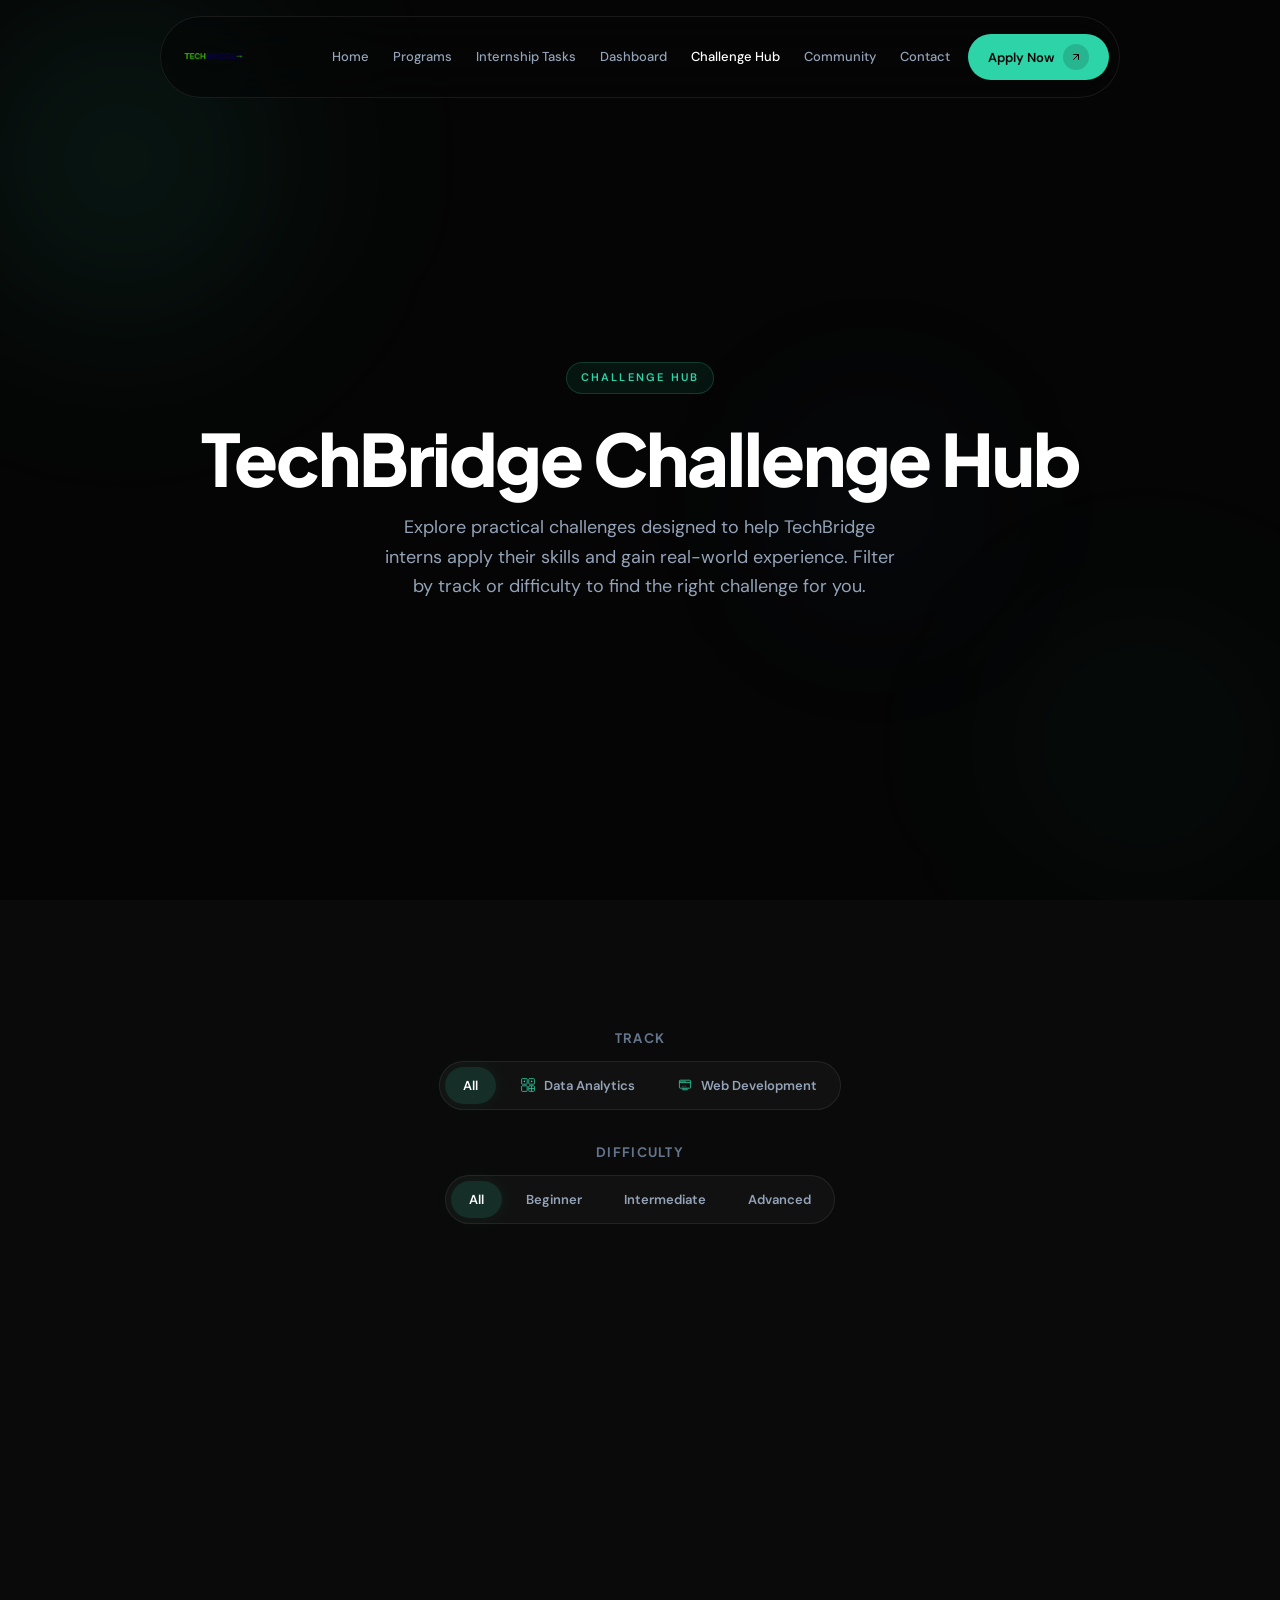
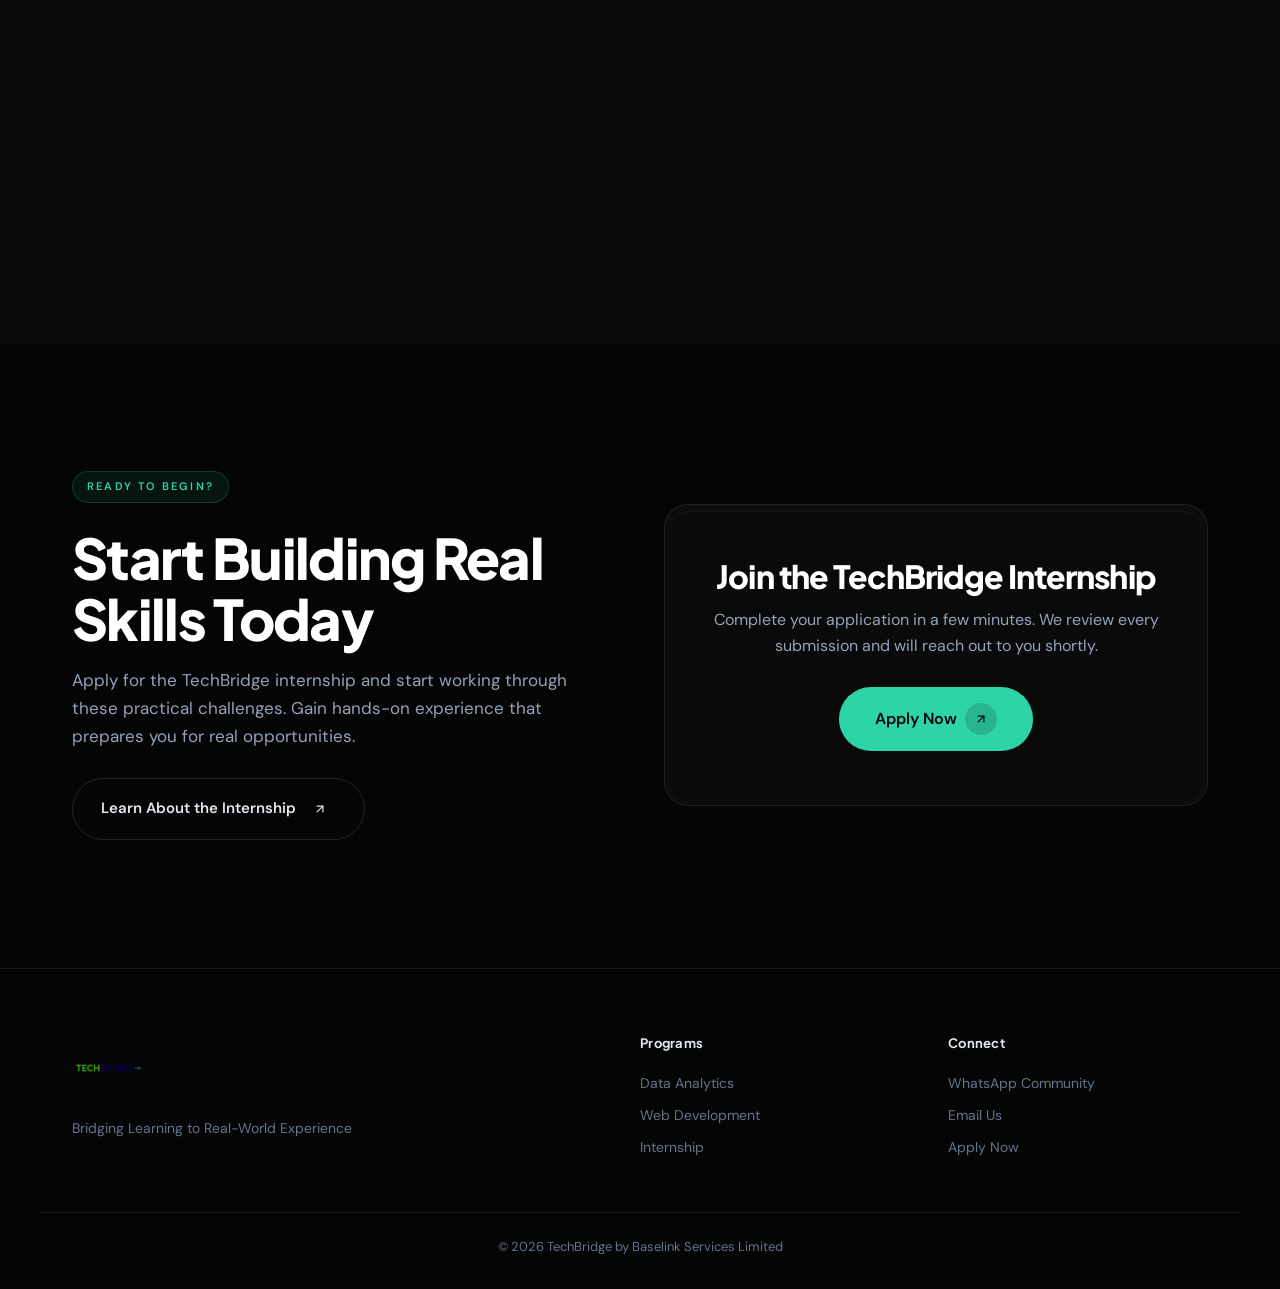
==== commit d0141d76: "feat: added intern dashboard page and restructures css and js files into separate folders" ====
--- a/challenges.html
+++ b/challenges.html
@@ -15,8 +15,8 @@
 			href="https://fonts.googleapis.com/css2?family=DM+Sans:wght@400;500;600&family=Plus+Jakarta+Sans:wght@600;700;800&display=swap"
 			rel="stylesheet"
 		/>
-		<link rel="stylesheet" href="index.css" />
-		<link rel="stylesheet" href="challenges.css" />
+		<link rel="stylesheet" href="css/index.css" />
+		<link rel="stylesheet" href="css/challenges.css" />
 	</head>
 	<body>
 		<!-- Navigation -->
@@ -32,8 +32,9 @@
 				<div class="nav_links">
 					<a href="index.html" class="nav_link" role="menuitem">Home</a>
 					<a href="programs.html" class="nav_link" role="menuitem">Programs</a>
-					<a href="tasks.html" class="nav_link" role="menuitem">Internship Tasks</a>
-					<a href="challenges.html" class="nav_link nav_link-active" role="menuitem">Challenge Hub</a>
+				<a href="tasks.html" class="nav_link" role="menuitem">Internship Tasks</a>
+				<a href="dashboard.html" class="nav_link" role="menuitem">Dashboard</a>
+				<a href="challenges.html" class="nav_link nav_link-active" role="menuitem">Challenge Hub</a>
 					<a href="index.html#community" class="nav_link" role="menuitem">Community</a>
 					<a href="#footer" class="nav_link" role="menuitem">Contact</a>
 					<a
@@ -299,6 +300,6 @@
 					.forEach((el) => el.classList.add("revealed"));
 			}
 		</script>
-		<script src="challenges.js"></script>
+		<script src="js/challenges.js"></script>
 	</body>
 </html>
--- a/css/index.css
+++ b/css/index.css
@@ -0,0 +1,780 @@
+/* ========================================
+   TechBridge - Global Design System
+   Ethereal Glass + Asymmetrical Bento
+   ======================================== */
+
+/* --- Design Tokens --- */
+:root {
+	--color-dark: #050505;
+	--color-dark-elevated: #0a0a0a;
+	--color-dark-card: rgba(255, 255, 255, 0.03);
+	--color-green: #2dd4a8;
+	--color-green-hover: #25b892;
+	--color-green-glow: rgba(45, 212, 168, 0.15);
+	--color-light: #f8fafc;
+	--color-white: #ffffff;
+	--color-text: #e2e8f0;
+	--color-text-muted: #94a3b8;
+	--color-text-dim: #64748b;
+	--color-surface: rgba(255, 255, 255, 0.03);
+	--color-surface-hover: rgba(255, 255, 255, 0.06);
+	--color-hairline: rgba(255, 255, 255, 0.08);
+	--color-hairline-strong: rgba(255, 255, 255, 0.12);
+	--color-whatsapp: #25d366;
+	--color-whatsapp-hover: #1da851;
+	--font-display: "Plus Jakarta Sans", system-ui, sans-serif;
+	--font-body: "DM Sans", system-ui, sans-serif;
+	--section-py: clamp(5rem, 10vw, 9rem);
+	--container-px: clamp(1.25rem, 4vw, 2rem);
+	--container-max: 1200px;
+	--ease: cubic-bezier(0.32, 0.72, 0, 1);
+	--ease-out: cubic-bezier(0.16, 1, 0.3, 1);
+	--duration: 0.7s;
+	--duration-fast: 0.3s;
+	--radius: 12px;
+	--radius-lg: 24px;
+	--radius-pill: 9999px;
+}
+
+/* --- Reset --- */
+*,
+*::before,
+*::after {
+	box-sizing: border-box;
+	margin: 0;
+	padding: 0;
+}
+html {
+	scroll-behavior: smooth;
+	-webkit-text-size-adjust: 100%;
+}
+body {
+	font-family: var(--font-body);
+	font-size: 1rem;
+	line-height: 1.6;
+	color: var(--color-text);
+	background: var(--color-dark);
+	-webkit-font-smoothing: antialiased;
+	-moz-osx-font-smoothing: grayscale;
+	overflow-x: hidden;
+}
+img {
+	display: block;
+	max-width: 100%;
+	height: auto;
+}
+a {
+	color: inherit;
+	text-decoration: none;
+}
+ul {
+	list-style: none;
+}
+button {
+	font-family: inherit;
+}
+
+/* --- Container --- */
+.container {
+	width: 100%;
+	max-width: var(--container-max);
+	margin: 0 auto;
+	padding-inline: var(--container-px);
+}
+
+/* --- Typography --- */
+.section_eyebrow {
+	display: inline-flex;
+	align-items: center;
+	gap: 0.5rem;
+	font-family: var(--font-body);
+	font-weight: 600;
+	font-size: 0.6875rem;
+	letter-spacing: 0.2em;
+	text-transform: uppercase;
+	color: var(--color-green);
+	background: rgba(45, 212, 168, 0.08);
+	border: 1px solid rgba(45, 212, 168, 0.2);
+	padding: 0.375rem 0.875rem;
+	border-radius: var(--radius-pill);
+	margin-bottom: 1.5rem;
+}
+.section_title {
+	font-family: var(--font-display);
+	font-weight: 800;
+	font-size: clamp(2rem, 5vw, 3.5rem);
+	line-height: 1.1;
+	letter-spacing: -0.03em;
+	color: var(--color-white);
+	margin-bottom: 1rem;
+}
+.section_title-light {
+	color: var(--color-white);
+}
+.section_subtitle {
+	font-size: 1.125rem;
+	line-height: 1.65;
+	color: var(--color-text-muted);
+	max-width: 520px;
+}
+
+/* --- Buttons --- */
+.btn {
+	display: inline-flex;
+	align-items: center;
+	justify-content: center;
+	gap: 0.5rem;
+	font-family: var(--font-body);
+	font-weight: 600;
+	font-size: 0.9375rem;
+	line-height: 1;
+	border: none;
+	border-radius: var(--radius-pill);
+	cursor: pointer;
+	transition:
+		background var(--duration-fast) var(--ease),
+		transform 0.15s var(--ease),
+		box-shadow var(--duration) var(--ease),
+		border-color var(--duration-fast) var(--ease);
+	white-space: nowrap;
+	position: relative;
+	overflow: hidden;
+}
+.btn:active {
+	transform: scale(0.98);
+}
+.btn_icon {
+	display: inline-flex;
+	align-items: center;
+	justify-content: center;
+	width: 32px;
+	height: 32px;
+	border-radius: 50%;
+	background: rgba(0, 0, 0, 0.1);
+	transition: transform var(--duration) var(--ease);
+	flex-shrink: 0;
+}
+.btn_icon svg {
+	width: 14px;
+	height: 14px;
+}
+.btn:hover .btn_icon {
+	transform: translate(2px, -2px);
+}
+.btn-primary {
+	background: var(--color-green);
+	color: var(--color-dark);
+	padding: 0.875rem 1.75rem;
+}
+.btn-primary:hover {
+	background: var(--color-green-hover);
+	box-shadow: 0 8px 32px var(--color-green-glow);
+}
+.btn-primary .btn_icon {
+	background: rgba(0, 0, 0, 0.15);
+}
+.btn-outline {
+	background: transparent;
+	color: var(--color-text);
+	border: 1px solid var(--color-hairline-strong);
+	padding: 0.875rem 1.75rem;
+}
+.btn-outline:hover {
+	border-color: rgba(255, 255, 255, 0.25);
+	background: rgba(255, 255, 255, 0.04);
+}
+.btn-sm {
+	padding: 0.625rem 1.25rem;
+	font-size: 0.8125rem;
+}
+.btn-sm .btn_icon {
+	width: 26px;
+	height: 26px;
+}
+.btn-sm .btn_icon svg {
+	width: 12px;
+	height: 12px;
+}
+.btn-lg {
+	padding: 1rem 2.25rem;
+	font-size: 1rem;
+}
+.btn-whatsapp {
+	background: var(--color-whatsapp);
+	color: var(--color-white);
+	padding: 0.875rem 1.75rem;
+	font-size: 1rem;
+}
+.btn-whatsapp:hover {
+	background: var(--color-whatsapp-hover);
+	box-shadow: 0 8px 32px rgba(37, 211, 102, 0.25);
+}
+
+/* --- Navigation (Floating Glass Pill) --- */
+.nav {
+	position: fixed;
+	top: 0;
+	left: 0;
+	right: 0;
+	z-index: 100;
+	padding: 1rem var(--container-px);
+	display: flex;
+	justify-content: center;
+}
+.nav_inner {
+	display: flex;
+	align-items: center;
+	justify-content: space-between;
+	gap: 2rem;
+	background: rgba(5, 5, 5, 0.6);
+	backdrop-filter: blur(24px) saturate(150%);
+	-webkit-backdrop-filter: blur(24px) saturate(150%);
+	border: 1px solid var(--color-hairline);
+	border-radius: var(--radius-pill);
+	padding: 0.5rem 0.625rem 0.5rem 1.25rem;
+	width: 100%;
+	max-width: 960px;
+}
+.nav_logo {
+	flex-shrink: 0;
+	display: flex;
+	align-items: center;
+}
+.nav_logo-img {
+	height: 64px;
+	width: auto;
+}
+.nav_links {
+	display: flex;
+	align-items: center;
+	gap: 0.25rem;
+}
+.nav_link {
+	font-size: 0.8125rem;
+	font-weight: 500;
+	color: var(--color-text-muted);
+	padding: 0.5rem 0.625rem;
+	border-radius: var(--radius-pill);
+	transition:
+		color var(--duration-fast) var(--ease),
+		background var(--duration-fast) var(--ease);
+}
+.nav_link:hover {
+	color: var(--color-white);
+	background: rgba(255, 255, 255, 0.06);
+}
+.nav_cta {
+	margin-left: 0.25rem;
+}
+.nav_toggle {
+	display: none;
+	flex-direction: column;
+	gap: 5px;
+	background: none;
+	border: none;
+	cursor: pointer;
+	padding: 8px;
+	z-index: 120;
+	position: relative;
+}
+.nav_toggle span {
+	display: block;
+	width: 20px;
+	height: 1.5px;
+	background: var(--color-text);
+	border-radius: 2px;
+	transition:
+		transform var(--duration-fast) var(--ease),
+		opacity var(--duration-fast) var(--ease);
+	transform-origin: center;
+}
+.nav_toggle[aria-expanded="true"] span:nth-child(1) {
+	transform: translateY(6.5px) rotate(45deg);
+}
+.nav_toggle[aria-expanded="true"] span:nth-child(2) {
+	opacity: 0;
+}
+.nav_toggle[aria-expanded="true"] span:nth-child(3) {
+	transform: translateY(-6.5px) rotate(-45deg);
+}
+.nav_close {
+	display: none;
+	position: absolute;
+	top: 1.5rem;
+	right: 1.5rem;
+	width: 44px;
+	height: 44px;
+	background: rgba(255, 255, 255, 0.08);
+	border: 1px solid var(--color-hairline);
+	border-radius: 50%;
+	cursor: pointer;
+	align-items: center;
+	justify-content: center;
+	transition: background var(--duration-fast) var(--ease);
+	z-index: 130;
+}
+.nav_close:hover {
+	background: rgba(255, 255, 255, 0.15);
+}
+.nav_close span {
+	position: absolute;
+	width: 18px;
+	height: 1.5px;
+	background: var(--color-text);
+	border-radius: 2px;
+}
+.nav_close span:nth-child(1) {
+	transform: rotate(45deg);
+}
+.nav_close span:nth-child(2) {
+	transform: rotate(-45deg);
+}
+.nav_link-active {
+	color: var(--color-white);
+}
+
+/* --- Sections --- */
+.section {
+	padding: var(--section-py) 0;
+}
+.section-light {
+	background: var(--color-dark);
+}
+.section-alt {
+	background: var(--color-dark-elevated);
+}
+.section-dark {
+	background: var(--color-dark);
+}
+
+/* --- Double-Bezel Card System --- */
+.doppel-card {
+	background: var(--color-surface);
+	border: 1px solid var(--color-hairline);
+	border-radius: var(--radius-lg);
+	padding: 6px;
+	transition:
+		box-shadow var(--duration) var(--ease),
+		transform var(--duration) var(--ease),
+		border-color var(--duration-fast) var(--ease);
+}
+.doppel-card:hover {
+	border-color: var(--color-hairline-strong);
+	box-shadow: 0 16px 64px rgba(0, 0, 0, 0.3);
+	transform: translateY(-4px);
+}
+.doppel-card_inner {
+	background: var(--color-dark-elevated);
+	border-radius: calc(var(--radius-lg) - 6px);
+	padding: 2rem;
+	box-shadow: inset 0 1px 0 rgba(255, 255, 255, 0.06);
+	height: 100%;
+}
+
+/* --- About --- */
+.about {
+	max-width: 720px;
+	margin: 0 auto;
+	text-align: center;
+}
+.about_text {
+	font-size: 1.125rem;
+	line-height: 1.7;
+	color: var(--color-text-muted);
+}
+
+/* --- Programs (Home) --- */
+.programs {
+	display: grid;
+	grid-template-columns: 1fr 1fr;
+	gap: 1.5rem;
+	margin-top: 3rem;
+}
+.program-card {
+	display: block;
+	text-decoration: none;
+}
+.program-card .doppel-card_inner {
+	display: flex;
+	flex-direction: column;
+	gap: 1rem;
+}
+.program-card_icon {
+	width: 56px;
+	height: 56px;
+	display: flex;
+	align-items: center;
+	justify-content: center;
+	background: rgba(45, 212, 168, 0.08);
+	border: 1px solid rgba(45, 252, 168, 0.15);
+	border-radius: var(--radius);
+	color: var(--color-green);
+}
+.program-card_title {
+	font-family: var(--font-display);
+	font-weight: 700;
+	font-size: 1.375rem;
+	color: var(--color-white);
+}
+.program-card_desc {
+	font-size: 0.9375rem;
+	line-height: 1.65;
+	color: var(--color-text-muted);
+}
+
+/* --- Apply (Home) --- */
+.apply {
+	display: grid;
+	grid-template-columns: 1fr 1fr;
+	gap: 3rem;
+	align-items: center;
+}
+.apply_intro {
+	font-size: 1.0625rem;
+	line-height: 1.65;
+	color: var(--color-text-muted);
+	margin-bottom: 1.75rem;
+}
+.apply_list {
+	display: flex;
+	flex-direction: column;
+	gap: 0.875rem;
+}
+.apply_item {
+	display: flex;
+	align-items: flex-start;
+	gap: 0.75rem;
+	font-size: 1rem;
+	color: var(--color-text);
+}
+.apply_check {
+	flex-shrink: 0;
+	width: 20px;
+	height: 20px;
+	margin-top: 2px;
+	opacity: 0.6;
+}
+
+/* --- Community --- */
+.community {
+	text-align: center;
+	max-width: 600px;
+	margin: 0 auto;
+}
+.community_text {
+	font-size: 1.0625rem;
+	line-height: 1.65;
+	color: var(--color-text-muted);
+	margin-bottom: 2rem;
+}
+
+/* --- Contact --- */
+.contact {
+	text-align: center;
+}
+.contact_text {
+	font-size: 1.0625rem;
+	color: var(--color-text-muted);
+	margin-bottom: 1rem;
+}
+.contact_email {
+	display: inline-block;
+	font-family: var(--font-display);
+	font-weight: 700;
+	font-size: clamp(1rem, 2.5vw, 1.375rem);
+	color: var(--color-green);
+	transition:
+		opacity var(--duration-fast) var(--ease),
+		text-shadow var(--duration) var(--ease);
+}
+.contact_email:hover {
+	opacity: 0.9;
+	text-shadow: 0 0 24px var(--color-green-glow);
+}
+
+/* --- Footer --- */
+.footer {
+	background: var(--color-dark);
+	padding: 4rem 0 2rem;
+	border-top: 1px solid var(--color-hairline);
+}
+.footer_inner {
+	display: grid;
+	grid-template-columns: 2fr 1fr 1fr;
+	gap: 3rem;
+	padding-bottom: 3rem;
+	border-bottom: 1px solid var(--color-hairline);
+}
+.footer_logo {
+	height: 72px;
+	width: auto;
+	margin-bottom: 0.75rem;
+}
+.footer_tagline {
+	font-size: 0.875rem;
+	color: var(--color-text-dim);
+	max-width: 280px;
+}
+.footer_heading {
+	font-family: var(--font-display);
+	font-weight: 700;
+	font-size: 0.8125rem;
+	color: var(--color-text);
+	margin-bottom: 0.875rem;
+	letter-spacing: 0.02em;
+}
+.footer_link {
+	display: block;
+	font-size: 0.875rem;
+	color: var(--color-text-dim);
+	padding: 0.3rem 0;
+	transition: color var(--duration-fast) var(--ease);
+}
+.footer_link:hover {
+	color: var(--color-green);
+}
+.footer_bottom {
+	padding-top: 1.5rem;
+	text-align: center;
+	font-size: 0.8125rem;
+	color: var(--color-text-dim);
+}
+
+/* --- Scroll Reveal --- */
+[data-reveal] {
+	opacity: 0;
+	transform: translateY(32px);
+	filter: blur(8px);
+	transition:
+		opacity 0.8s var(--ease-out),
+		transform 0.8s var(--ease-out),
+		filter 0.8s var(--ease-out);
+}
+[data-reveal].revealed {
+	opacity: 1;
+	transform: translateY(0);
+	filter: blur(0);
+}
+[data-reveal="stagger"] > * {
+	opacity: 0;
+	transform: translateY(24px);
+	transition:
+		opacity 0.6s var(--ease-out),
+		transform 0.6s var(--ease-out);
+}
+[data-reveal="stagger"].revealed > * {
+	opacity: 1;
+	transform: translateY(0);
+}
+[data-reveal="stagger"].revealed > *:nth-child(1) {
+	transition-delay: 0ms;
+}
+[data-reveal="stagger"].revealed > *:nth-child(2) {
+	transition-delay: 80ms;
+}
+[data-reveal="stagger"].revealed > *:nth-child(3) {
+	transition-delay: 160ms;
+}
+[data-reveal="stagger"].revealed > *:nth-child(4) {
+	transition-delay: 240ms;
+}
+[data-reveal="stagger"].revealed > *:nth-child(5) {
+	transition-delay: 320ms;
+}
+[data-reveal="stagger"].revealed > *:nth-child(6) {
+	transition-delay: 400ms;
+}
+[data-reveal="stagger"].revealed > *:nth-child(7) {
+	transition-delay: 480ms;
+}
+[data-reveal="stagger"].revealed > *:nth-child(8) {
+	transition-delay: 560ms;
+}
+
+/* --- Background Orbs (Hero decoration) --- */
+.hero-orbs {
+	position: absolute;
+	inset: 0;
+	pointer-events: none;
+	overflow: hidden;
+}
+.hero-orb {
+	position: absolute;
+	border-radius: 50%;
+	filter: blur(80px);
+}
+.hero-orb-1 {
+	width: 500px;
+	height: 500px;
+	top: -10%;
+	left: -10%;
+	background: radial-gradient(
+		circle,
+		rgba(45, 212, 168, 0.12),
+		transparent 70%
+	);
+}
+.hero-orb-2 {
+	width: 400px;
+	height: 400px;
+	bottom: -5%;
+	right: -5%;
+	background: radial-gradient(
+		circle,
+		rgba(45, 212, 168, 0.06),
+		transparent 70%
+	);
+}
+.hero-orb-3 {
+	width: 300px;
+	height: 300px;
+	top: 40%;
+	right: 20%;
+	background: radial-gradient(
+		circle,
+		rgba(59, 130, 246, 0.06),
+		transparent 70%
+	);
+}
+
+/* ========================================
+   Responsive
+   ======================================== */
+
+@media (max-width: 1024px) {
+	.programs {
+		grid-template-columns: 1fr;
+	}
+	.apply {
+		grid-template-columns: 1fr;
+		text-align: center;
+	}
+	.apply_list {
+		align-items: center;
+	}
+	.footer_inner {
+		grid-template-columns: 1fr 1fr;
+		gap: 2rem;
+	}
+	.footer_brand {
+		grid-column: 1 / -1;
+	}
+	.footer_tagline {
+		max-width: none;
+	}
+}
+
+@media (max-width: 768px) {
+	.nav_toggle {
+		display: flex;
+	}
+	.nav_close {
+		display: flex;
+	}
+	.nav_links {
+		position: fixed;
+		inset: 0;
+		height: 100dvh;
+		height: 100vh;
+		background: rgba(5, 5, 5, 0.95);
+		backdrop-filter: blur(32px);
+		-webkit-backdrop-filter: blur(32px);
+		flex-direction: column;
+		align-items: center;
+		justify-content: center;
+		gap: 1rem;
+		opacity: 0;
+		pointer-events: none;
+		transition: opacity var(--duration-fast) var(--ease);
+		z-index: 110;
+	}
+	.nav_links-open {
+		opacity: 1;
+		pointer-events: auto;
+	}
+	.nav_links-open .nav_link {
+		animation: navReveal 0.5s var(--ease-out) both;
+	}
+	.nav_links-open .nav_link:nth-child(1) {
+		animation-delay: 0.05s;
+	}
+	.nav_links-open .nav_link:nth-child(2) {
+		animation-delay: 0.1s;
+	}
+	.nav_links-open .nav_link:nth-child(3) {
+		animation-delay: 0.15s;
+	}
+	.nav_links-open .nav_link:nth-child(4) {
+		animation-delay: 0.2s;
+	}
+	.nav_links-open .nav_link:nth-child(5) {
+		animation-delay: 0.25s;
+	}
+	.nav_links-open .nav_link:nth-child(6) {
+		animation-delay: 0.3s;
+	}
+	.nav_links-open .nav_link:nth-child(7) {
+		animation-delay: 0.35s;
+	}
+	.nav_links-open .nav_cta {
+		animation: navReveal 0.5s var(--ease-out) 0.4s both;
+	}
+	@keyframes navReveal {
+		from {
+			opacity: 0;
+			transform: translateY(16px);
+		}
+		to {
+			opacity: 1;
+			transform: translateY(0);
+		}
+	}
+	.nav_link {
+		font-size: 1.5rem;
+		font-weight: 600;
+		color: var(--color-text);
+	}
+	.nav_cta {
+		margin-left: 0;
+		margin-top: 1rem;
+	}
+	.programs {
+		grid-template-columns: 1fr;
+	}
+	.footer_inner {
+		grid-template-columns: 1fr;
+		gap: 2rem;
+		text-align: center;
+	}
+	.footer_tagline {
+		max-width: none;
+	}
+}
+
+@media (max-width: 480px) {
+	.btn-lg {
+		padding: 0.875rem 1.75rem;
+		font-size: 0.9375rem;
+	}
+}
+
+@media (prefers-reduced-motion: reduce) {
+	html {
+		scroll-behavior: auto;
+	}
+	*,
+	*::before,
+	*::after {
+		transition-duration: 0.01ms !important;
+		animation-duration: 0.01ms !important;
+	}
+	[data-reveal] {
+		opacity: 1;
+		transform: none;
+		filter: none;
+	}
+	[data-reveal="stagger"] > * {
+		opacity: 1;
+		transform: none;
+	}
+}
--- a/css/challenges.css
+++ b/css/challenges.css
@@ -0,0 +1,520 @@
+/* ========================================
+   TechBridge Challenge Hub — Styles
+   ======================================== */
+
+/* Hero */
+.challenges-hero {
+	background: var(--color-dark);
+	position: relative;
+	overflow: hidden;
+	padding-top: 64px;
+}
+.challenges-hero_inner {
+	max-width: var(--container-max);
+	margin: 0 auto;
+	padding: clamp(4rem, 10vw, 8rem) var(--container-px);
+	text-align: center;
+	min-height: calc(100dvh - 64px);
+	display: flex;
+	flex-direction: column;
+	justify-content: center;
+	align-items: center;
+	position: relative;
+}
+
+/* ========================================
+   Filter Bar
+   ======================================== */
+.filter-bar {
+	text-align: center;
+	margin-bottom: 2rem;
+}
+.filter-label {
+	font-family: var(--font-display);
+	font-weight: 700;
+	font-size: 0.8125rem;
+	text-transform: uppercase;
+	letter-spacing: 0.1em;
+	color: var(--color-text-dim);
+	margin-bottom: 0.75rem;
+}
+.filter-buttons {
+	display: inline-flex;
+	flex-wrap: wrap;
+	gap: 0.375rem;
+	justify-content: center;
+	background: var(--color-surface);
+	border: 1px solid var(--color-hairline);
+	border-radius: var(--radius-pill);
+	padding: 0.3125rem;
+}
+.filter-btn {
+	display: inline-flex;
+	align-items: center;
+	gap: 0.5rem;
+	padding: 0.625rem 1.125rem;
+	border: none;
+	border-radius: var(--radius-pill);
+	background: transparent;
+	color: var(--color-text-muted);
+	font-family: var(--font-body);
+	font-weight: 600;
+	font-size: 0.8125rem;
+	cursor: pointer;
+	transition:
+		color var(--duration-fast) var(--ease),
+		background var(--duration-fast) var(--ease),
+		box-shadow var(--duration-fast) var(--ease);
+	white-space: nowrap;
+}
+.filter-btn:hover {
+	color: var(--color-text);
+	background: rgba(255, 255, 255, 0.04);
+}
+.filter-btn.active {
+	color: var(--color-white);
+	background: rgba(45, 212, 168, 0.15);
+	box-shadow: 0 0 20px rgba(45, 212, 168, 0.08);
+}
+.filter-btn_icon {
+	width: 16px;
+	height: 16px;
+	flex-shrink: 0;
+}
+
+/* ========================================
+   Challenge Grid
+   ======================================== */
+.challenge-grid {
+	display: grid;
+	grid-template-columns: repeat(3, 1fr);
+	grid-auto-rows: 1fr;
+	gap: 1.5rem;
+	margin-top: 1rem;
+}
+.challenge-grid > .challenge-card:last-child:nth-child(3n + 1) {
+	grid-column: 2;
+}
+.challenge-grid_center {
+	grid-column: 1 / -1;
+	display: flex;
+	justify-content: center;
+	gap: 1.5rem;
+}
+.challenge-grid_center .challenge-card {
+	width: calc((100% - 3rem) / 3);
+	flex: none;
+}
+
+/* ========================================
+   Challenge Card
+   ======================================== */
+.challenge-card {
+	animation: cardFadeIn 0.4s var(--ease-out) both;
+	height: 100%;
+}
+@keyframes cardFadeIn {
+	from {
+		opacity: 0;
+		transform: translateY(16px);
+	}
+	to {
+		opacity: 1;
+		transform: translateY(0);
+	}
+}
+.challenge-card .doppel-card {
+	height: 100%;
+}
+.challenge-card_inner {
+	display: flex;
+	flex-direction: column;
+	gap: 1rem;
+}
+.challenge-card_header {
+	display: flex;
+	align-items: center;
+	justify-content: space-between;
+	gap: 0.5rem;
+	flex-wrap: wrap;
+}
+
+/* Badges */
+.challenge-badge {
+	display: inline-flex;
+	align-items: center;
+	gap: 0.375rem;
+	padding: 0.25rem 0.625rem;
+	border-radius: var(--radius-pill);
+	font-size: 0.6875rem;
+	font-weight: 600;
+	text-transform: uppercase;
+	letter-spacing: 0.06em;
+	color: var(--color-white);
+	flex-shrink: 0;
+}
+.challenge-badge_track.track-analytics {
+	background: rgba(45, 212, 168, 0.15);
+	color: var(--color-green);
+	border: 1px solid rgba(45, 212, 168, 0.25);
+}
+.challenge-badge_track.track-dev {
+	background: rgba(59, 130, 246, 0.15);
+	color: #3b82f6;
+	border: 1px solid rgba(59, 130, 246, 0.25);
+}
+.challenge-badge_diff {
+	background: rgba(255, 255, 255, 0.06);
+	border: 1px solid var(--color-hairline);
+}
+.challenge-badge_diff.diff-beginner {
+	color: #2dd4a8;
+}
+.challenge-badge_diff.diff-intermediate {
+	color: #eab308;
+}
+.challenge-badge_diff.diff-advanced {
+	color: #ef4444;
+}
+.challenge-badge_dot {
+	width: 5px;
+	height: 5px;
+	border-radius: 50%;
+	background: currentColor;
+}
+
+/* Card content */
+.challenge-card_title {
+	font-family: var(--font-display);
+	font-weight: 700;
+	font-size: 1.25rem;
+	color: var(--color-white);
+	line-height: 1.3;
+}
+.challenge-card_desc {
+	font-size: 0.875rem;
+	line-height: 1.65;
+	color: var(--color-text-muted);
+}
+.challenge-card_outcome {
+	background: rgba(255, 255, 255, 0.02);
+	border: 1px solid var(--color-hairline);
+	border-radius: var(--radius);
+	padding: 0.875rem 1rem;
+}
+.challenge-card_outcome-label {
+	font-family: var(--font-display);
+	font-weight: 700;
+	font-size: 0.6875rem;
+	text-transform: uppercase;
+	letter-spacing: 0.1em;
+	color: var(--color-text-dim);
+	display: block;
+	margin-bottom: 0.375rem;
+}
+.challenge-card_outcome-text {
+	font-size: 0.8125rem;
+	line-height: 1.6;
+	color: var(--color-text-muted);
+}
+.challenge-card_btn {
+	margin-top: auto;
+	align-self: flex-start;
+}
+
+/* ========================================
+   No Results
+   ======================================== */
+.no-results {
+	text-align: center;
+	padding: 4rem 1rem;
+}
+.no-results_text {
+	font-family: var(--font-display);
+	font-weight: 700;
+	font-size: 1.25rem;
+	color: var(--color-white);
+	margin-bottom: 0.5rem;
+}
+.no-results_sub {
+	font-size: 0.9375rem;
+	color: var(--color-text-muted);
+}
+
+/* ========================================
+   Modal
+   ======================================== */
+.modal-overlay {
+	position: fixed;
+	inset: 0;
+	z-index: 200;
+	background: rgba(5, 5, 5, 0.85);
+	backdrop-filter: blur(12px);
+	-webkit-backdrop-filter: blur(12px);
+	display: flex;
+	align-items: center;
+	justify-content: center;
+	padding: var(--container-px);
+	opacity: 0;
+	pointer-events: none;
+	transition: opacity var(--duration-fast) var(--ease);
+}
+.modal-overlay.open {
+	opacity: 1;
+	pointer-events: auto;
+}
+.modal {
+	width: 100%;
+	max-width: 640px;
+	max-height: 85vh;
+	overflow: hidden;
+	transform: translateY(24px) scale(0.97);
+	transition: transform var(--duration-fast) var(--ease-out);
+}
+.modal-overlay.open .modal {
+	transform: translateY(0) scale(1);
+}
+.modal_inner {
+	background: var(--color-dark-elevated);
+	border: 1px solid var(--color-hairline);
+	border-radius: var(--radius-lg);
+	overflow-y: auto;
+	max-height: 85vh;
+	box-shadow: 0 24px 80px rgba(0, 0, 0, 0.5);
+	scrollbar-width: thin;
+	scrollbar-color: rgba(255, 255, 255, 0.12) transparent;
+}
+.modal_inner::-webkit-scrollbar {
+	width: 6px;
+}
+.modal_inner::-webkit-scrollbar-track {
+	background: transparent;
+}
+.modal_inner::-webkit-scrollbar-thumb {
+	background: rgba(255, 255, 255, 0.12);
+	border-radius: 3px;
+}
+.modal_inner::-webkit-scrollbar-thumb:hover {
+	background: rgba(255, 255, 255, 0.2);
+}
+.modal_close {
+	position: absolute;
+	top: 1.25rem;
+	right: 1.25rem;
+	width: 40px;
+	height: 40px;
+	display: flex;
+	align-items: center;
+	justify-content: center;
+	background: rgba(255, 255, 255, 0.06);
+	border: 1px solid var(--color-hairline);
+	border-radius: 50%;
+	color: var(--color-text-muted);
+	cursor: pointer;
+	transition:
+		background var(--duration-fast) var(--ease),
+		color var(--duration-fast) var(--ease);
+	z-index: 10;
+}
+.modal_close:hover {
+	background: rgba(255, 255, 255, 0.12);
+	color: var(--color-white);
+}
+.modal_header {
+	padding: 2rem 2rem 0;
+	position: relative;
+}
+.modal_badges {
+	display: flex;
+	gap: 0.5rem;
+	flex-wrap: wrap;
+	margin-bottom: 1rem;
+}
+.modal_title {
+	font-family: var(--font-display);
+	font-weight: 800;
+	font-size: clamp(1.5rem, 3vw, 1.875rem);
+	color: var(--color-white);
+	line-height: 1.2;
+}
+.modal_body {
+	padding: 1.5rem 2rem 2rem;
+	display: flex;
+	flex-direction: column;
+	gap: 1.5rem;
+}
+.modal_section {
+	border-top: 1px solid var(--color-hairline);
+	padding-top: 1.25rem;
+}
+.modal_section:first-child {
+	border-top: none;
+	padding-top: 0;
+}
+.modal_section-title {
+	font-family: var(--font-display);
+	font-weight: 700;
+	font-size: 0.75rem;
+	text-transform: uppercase;
+	letter-spacing: 0.1em;
+	color: var(--color-green);
+	margin-bottom: 0.5rem;
+}
+.modal_section-text {
+	font-size: 0.9375rem;
+	line-height: 1.65;
+	color: var(--color-text-muted);
+}
+.modal_time {
+	font-family: var(--font-display);
+	font-weight: 700;
+	color: var(--color-white);
+	font-size: 1rem;
+}
+.modal_list {
+	list-style: none;
+	display: flex;
+	flex-direction: column;
+	gap: 0.375rem;
+}
+.modal_list li {
+	font-size: 0.875rem;
+	line-height: 1.6;
+	color: var(--color-text-muted);
+	padding-left: 1.25rem;
+	position: relative;
+}
+.modal_list li::before {
+	content: "";
+	position: absolute;
+	left: 0;
+	top: 0.55em;
+	width: 5px;
+	height: 5px;
+	border-radius: 50%;
+	background: var(--color-green);
+}
+
+/* ========================================
+   CTA Section
+   ======================================== */
+.challenges-cta {
+	display: grid;
+	grid-template-columns: 1fr 1fr;
+	gap: 3rem;
+	align-items: center;
+}
+.challenges-cta_text {
+	font-size: 1.0625rem;
+	line-height: 1.65;
+	color: var(--color-text-muted);
+	margin-bottom: 1.75rem;
+}
+
+/* ========================================
+   Responsive
+   ======================================== */
+@media (max-width: 1024px) {
+	.challenge-grid {
+		grid-template-columns: repeat(2, 1fr);
+	}
+	.challenges-cta {
+		grid-template-columns: 1fr;
+		text-align: center;
+	}
+}
+
+@media (max-width: 768px) {
+	.challenges-hero_inner {
+		min-height: auto;
+		padding: clamp(3rem, 8vw, 5rem) var(--container-px);
+	}
+	.challenge-grid {
+		grid-template-columns: 1fr;
+		grid-auto-rows: auto;
+	}
+	.challenge-grid > .challenge-card:last-child:nth-child(3n + 1) {
+		grid-column: auto;
+	}
+	.challenge-grid_center {
+		display: contents;
+	}
+	.challenge-card .doppel-card_inner {
+		padding: 1.25rem;
+	}
+	.challenge-card_outcome {
+		padding: 0.625rem 0.75rem;
+	}
+	.challenge-card_outcome-text {
+		font-size: 0.75rem;
+	}
+	.challenge-card_btn {
+		width: 100%;
+		justify-content: center;
+	}
+	.filter-bar {
+		margin-bottom: 1.25rem;
+	}
+	.filter-buttons {
+		display: flex;
+		flex-direction: column;
+		width: 100%;
+		border-radius: var(--radius);
+	}
+	.filter-btn {
+		justify-content: center;
+		width: 100%;
+		min-height: 44px;
+	}
+	.challenges-cta {
+		text-align: center;
+	}
+	.challenges-cta .doppel-card_inner {
+		padding: 2rem 1.25rem;
+	}
+	.modal {
+		max-height: 90vh;
+		max-width: 100%;
+	}
+	.modal_inner {
+		max-height: 90vh;
+		border-radius: var(--radius);
+	}
+	.modal_header {
+		padding: 1.5rem 1.25rem 0;
+	}
+	.modal_body {
+		padding: 1rem 1.25rem 1.5rem;
+		gap: 1.25rem;
+	}
+	.modal_close {
+		top: 0.75rem;
+		right: 0.75rem;
+		width: 36px;
+		height: 36px;
+	}
+}
+
+@media (max-width: 480px) {
+	.challenge-card_desc {
+		font-size: 0.8125rem;
+		-webkit-line-clamp: 3;
+		display: -webkit-box;
+		-webkit-box-orient: vertical;
+		overflow: hidden;
+	}
+	.challenge-card_header {
+		flex-direction: column;
+		align-items: flex-start;
+		gap: 0.375rem;
+	}
+	.modal-overlay {
+		padding: 0.5rem;
+	}
+	.modal_header {
+		padding: 1.25rem 1rem 0;
+	}
+	.modal_body {
+		padding: 0.875rem 1rem 1.25rem;
+	}
+}
